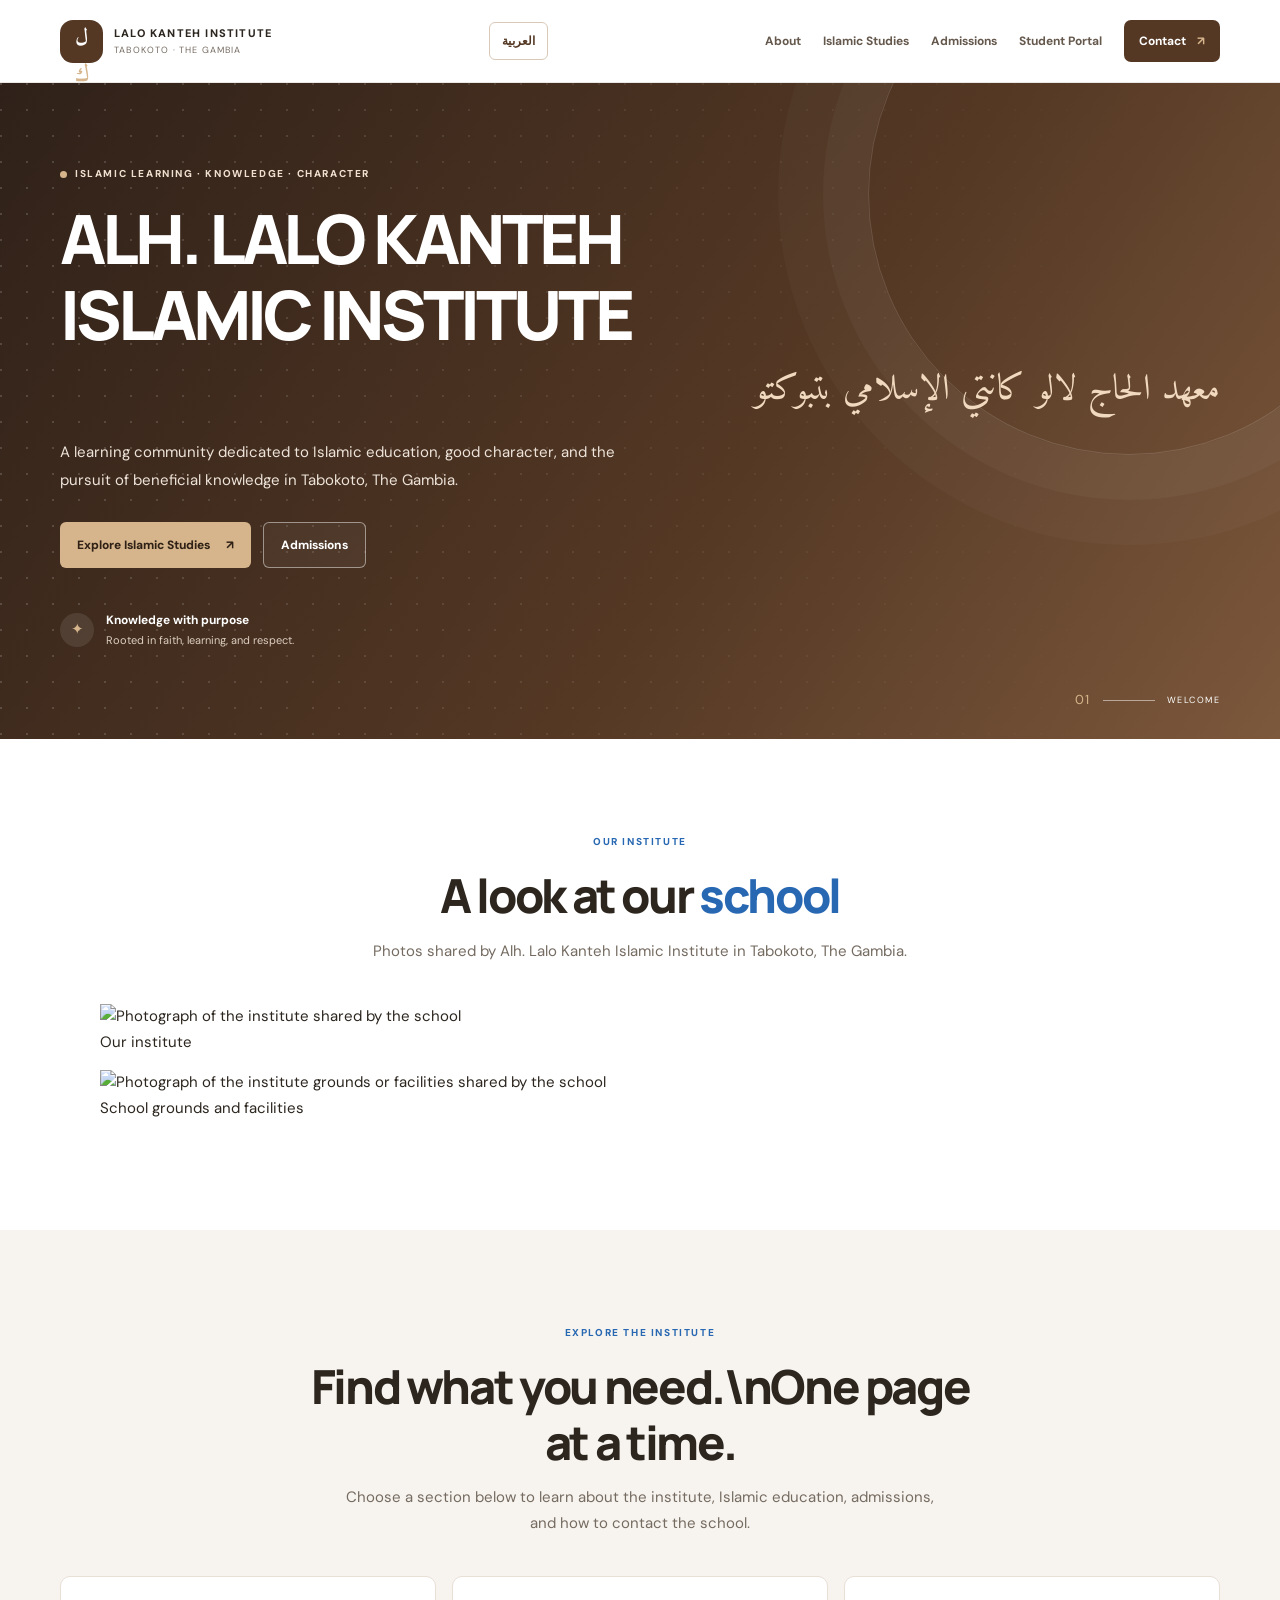
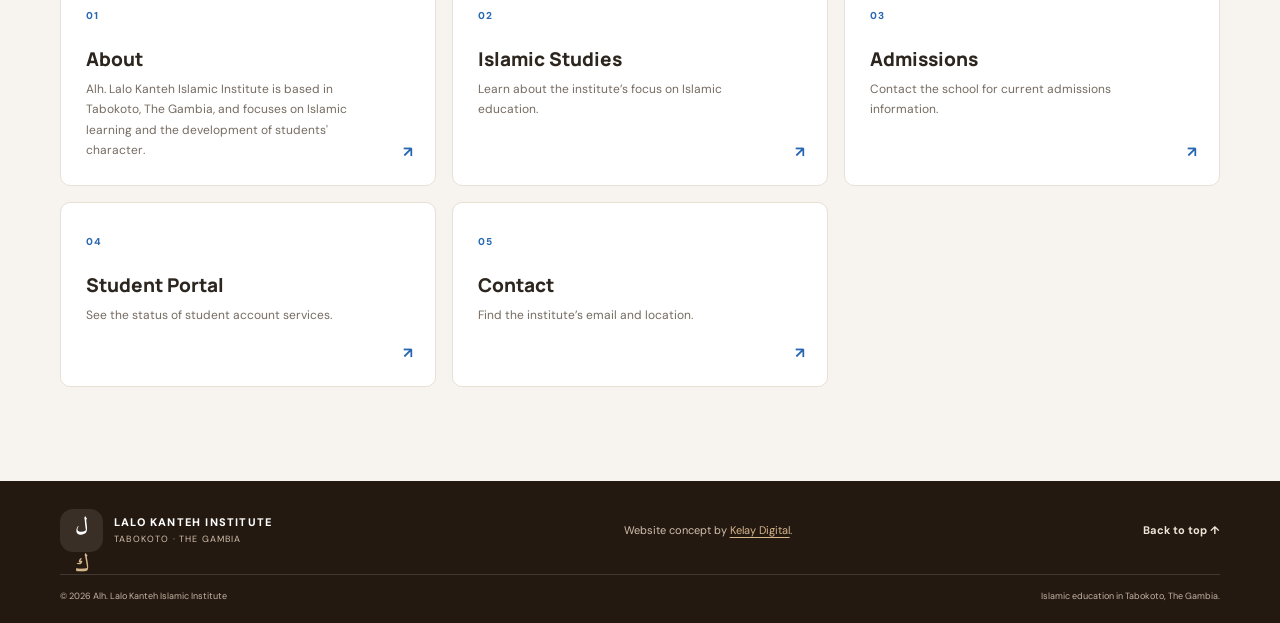
==== school-demo/index.html @ 7773abdf "Add school photo gallery to homepage" ====
<!doctype html><html lang="en" dir="ltr"><head><meta charset="utf-8"><meta name="viewport" content="width=device-width, initial-scale=1"><meta name="theme-color" content="#5a3d2b"><meta name="description" content="Alh. Lalo Kanteh Islamic Institute, Tabokoto, The Gambia."><title>Alh. Lalo Kanteh Islamic Institute | Tabokoto</title><link rel="preconnect" href="https://fonts.googleapis.com"><link rel="preconnect" href="https://fonts.gstatic.com" crossorigin><link href="https://fonts.googleapis.com/css2?family=Amiri:wght@400;700&family=DM+Sans:wght@400;500;600;700;800&family=Manrope:wght@400;500;600;700;800&display=swap" rel="stylesheet"><link rel="stylesheet" href="styles.css"><script src="script.js" defer></script></head><body id="top"><header class="site-header"><div class="container nav-wrap">
<a class="brand" href="index.html" aria-label="Institute home"><span class="brand-mark">ل<span>ك</span></span><span class="brand-copy"><strong data-i18n="shortName">LALO KANTEH INSTITUTE</strong><small data-i18n="locationShort">TABOKOTO · THE GAMBIA</small></span></a>
<div class="nav-tools"><button class="language-toggle" id="language-toggle" type="button" aria-label="Switch to Arabic">العربية</button><button class="menu-toggle" type="button" aria-expanded="false" aria-controls="primary-nav" aria-label="Open navigation"><span></span><span></span></button></div>
<nav class="primary-nav" id="primary-nav" aria-label="Main navigation"><a href="about.html" data-i18n="navAbout">About</a><a href="studies.html" data-i18n="navStudies">Islamic Studies</a><a href="admissions.html" data-i18n="navAdmissions">Admissions</a><a href="portal.html" data-i18n="navPortal">Student Portal</a><a class="nav-cta" href="contact.html"><span data-i18n="navContact">Contact</span> <span>↗</span></a></nav>
</div></header>
<main id="home"><section class="hero"><div class="hero-pattern"></div><div class="container hero-inner"><p class="eyebrow light-eyebrow"><span></span><span data-i18n="heroEyebrow">ISLAMIC LEARNING · KNOWLEDGE · CHARACTER</span></p><h1 data-i18n="heroTitle">ALH. LALO KANTEH<br>ISLAMIC INSTITUTE</h1><p class="arabic-hero" lang="ar" dir="rtl">معهد الحاج لالو كانتي الإسلامي بتبوكتو</p><p class="hero-lead" data-i18n="heroLead">A learning community dedicated to Islamic education and good character in Tabokoto, The Gambia.</p><div class="hero-actions"><a class="button button-sand" href="studies.html"><span data-i18n="exploreStudies">Explore Islamic Studies</span> <span>↗</span></a><a class="button button-glass" href="admissions.html" data-i18n="navAdmissions">Admissions</a></div><div class="hero-proof"><span class="proof-icon">✦</span><span><strong data-i18n="heroProof">Knowledge with purpose</strong><small data-i18n="heroProofSmall">Rooted in faith, learning, and respect.</small></span></div></div><div class="hero-index"><span>01</span><span class="index-line"></span><span data-i18n="welcome">WELCOME</span></div></section>
<section class="section school-gallery" aria-labelledby="school-gallery-title"><div class="container"><div class="section-heading centered"><p class="eyebrow">OUR INSTITUTE</p><h2 id="school-gallery-title">A look at our <span>school</span></h2><p>Photos shared by Alh. Lalo Kanteh Islamic Institute in Tabokoto, The Gambia.</p></div><div class="school-photo-grid"><figure class="school-photo"><img src="https://i.ibb.co/JWw7Xstz/IMG-20261027-WA0139.jpg" alt="Photograph of the institute shared by the school" loading="lazy" referrerpolicy="no-referrer"><figcaption>Our institute</figcaption></figure><figure class="school-photo"><img src="https://i.ibb.co/vCJ0SBKH/IMG-20260924-WA0131.jpg" alt="Photograph of the institute grounds or facilities shared by the school" loading="lazy" referrerpolicy="no-referrer"><figcaption>School grounds and facilities</figcaption></figure></div></div></section>
<section class="section home-pages"><div class="container"><div class="section-heading centered"><p class="eyebrow" data-i18n="homeExploreEyebrow">EXPLORE THE INSTITUTE</p><h2 data-i18n="homeExploreTitle">Find what you need.<br><span>One page at a time.</span></h2><p data-i18n="homeExploreText">Choose a section below to learn about the institute, Islamic education, admissions, and how to contact the school.</p></div><div class="home-card-grid">
<a class="home-card" href="about.html"><span>01</span><h3 data-i18n="navAbout">About</h3><p data-i18n="aboutLead">Learn about the institute in Tabokoto.</p><b>↗</b></a>
<a class="home-card" href="studies.html"><span>02</span><h3 data-i18n="navStudies">Islamic Studies</h3><p data-i18n="homeStudiesText">Learn about the institute's focus on Islamic education.</p><b>↗</b></a>
<a class="home-card" href="admissions.html"><span>03</span><h3 data-i18n="navAdmissions">Admissions</h3><p data-i18n="homeAdmissionsText">Contact the school for current admissions information.</p><b>↗</b></a>
<a class="home-card" href="portal.html"><span>04</span><h3 data-i18n="navPortal">Student Portal</h3><p data-i18n="homePortalText">See the status of student account services.</p><b>↗</b></a>
<a class="home-card" href="contact.html"><span>05</span><h3 data-i18n="navContact">Contact</h3><p data-i18n="homeContactText">Find the institute's email and location.</p><b>↗</b></a>
</div></div></section></main><footer class="site-footer"><div class="container footer-main"><a class="brand footer-brand" href="index.html"><span class="brand-mark">ل<span>ك</span></span><span class="brand-copy"><strong data-i18n="shortName">LALO KANTEH INSTITUTE</strong><small data-i18n="locationShort">TABOKOTO · THE GAMBIA</small></span></a><p><span data-i18n="websiteBy">Website by</span> <a href="https://kelay-digital.onrender.com/" target="_blank" rel="noopener">Kelay Digital</a>.</p><a class="back-top" href="#top" data-i18n="backTop">Back to top ↑</a></div><div class="container footer-bottom"><span>© <span id="year"></span> <span data-i18n="footerName">Alh. Lalo Kanteh Islamic Institute</span></span><span data-i18n="footerTagline">Islamic education in Tabokoto, The Gambia.</span></div></footer></body></html>
---- school-demo/styles.css ----
:root{--navy:#543824;--navy-deep:#2f2119;--blue:#2868b2;--blue-soft:#eaf2fb;--lime:#d6b58c;--ink:#2c261f;--muted:#756b61;--paper:#fff;--wash:#f7f4ef;--line:#e8dfd5;--heading:"Manrope",sans-serif;--body:"DM Sans",sans-serif}*{box-sizing:border-box}html{scroll-behavior:smooth;scroll-padding-top:90px}body{margin:0;color:var(--ink);background:var(--paper);font-family:var(--body);font-size:15px;line-height:1.7;-webkit-font-smoothing:antialiased}a{color:inherit;text-decoration:none}button,input,select,textarea{font:inherit}a:focus-visible,button:focus-visible,input:focus-visible,textarea:focus-visible{outline:3px solid #56a6f6;outline-offset:3px}.container{width:min(1160px,calc(100% - 48px));margin:0 auto}.section{padding:94px 0}.demo-banner{display:flex;align-items:center;justify-content:center;gap:9px;flex-wrap:wrap;background:#f0e5d7;color:#563c2a;text-align:center;padding:8px 14px;font-size:10px;letter-spacing:.08em;font-weight:800}.demo-dot,.eyebrow>span:first-child{width:7px;height:7px;border-radius:50%;background:#b68d65;display:inline-block}.banner-divider{opacity:.45}.site-header{position:sticky;top:0;z-index:20;background:rgba(255,255,255,.97);border-bottom:1px solid rgba(84,56,36,.12);backdrop-filter:blur(14px)}.nav-wrap{min-height:82px;display:flex;align-items:center;justify-content:space-between;gap:20px}.brand{display:flex;align-items:center;gap:11px;flex-shrink:0}.brand-mark{width:43px;height:43px;display:grid;place-items:center;background:var(--navy);color:#fff;border-radius:13px;font-family:"Amiri",serif;font-weight:800;font-size:22px}.brand-mark span{color:var(--lime)}.brand-copy{display:flex;flex-direction:column;line-height:1.2;letter-spacing:.08em}.brand-copy strong{font-size:11px;font-weight:800}.brand-copy small{font-size:9px;letter-spacing:.13em;color:var(--muted);margin-top:5px}.nav-tools{display:flex;align-items:center;gap:10px}.primary-nav{display:flex;align-items:center;gap:22px;font-size:12px;font-weight:700;color:#65584d}.primary-nav>a:not(.nav-cta):hover{color:var(--blue)}.nav-cta{background:var(--navy);color:white;padding:11px 15px;border-radius:7px}.nav-cta span+span{color:var(--lime);margin-left:8px}.language-toggle{background:#fff;border:1px solid #d9c8b7;color:var(--navy);border-radius:6px;padding:8px 12px;font-weight:800;font-size:12px;cursor:pointer}.menu-toggle{display:none;background:transparent;border:0;padding:10px}.menu-toggle span{display:block;width:24px;height:2px;background:var(--navy);margin:5px}.hero{position:relative;isolation:isolate;min-height:620px;display:flex;align-items:center;overflow:hidden;background:linear-gradient(125deg,#2f2119 0%,#543824 58%,#7c583c 100%);color:#fff}.hero-pattern{position:absolute;inset:0;z-index:-1;opacity:.16;background-image:radial-gradient(circle at 1px 1px,#fff 1px,transparent 0);background-size:26px 26px;mask-image:linear-gradient(90deg,#000,transparent 90%)}.hero:after{content:"";position:absolute;z-index:-1;right:-110px;top:-150px;width:520px;height:520px;border:1px solid #ffffff25;border-radius:50%;box-shadow:0 0 0 45px #ffffff08,0 0 0 90px #ffffff06}.hero-inner{padding-top:82px;padding-bottom:90px}.eyebrow{font-size:10px;letter-spacing:.16em;font-weight:800;color:var(--blue);margin:0 0 18px}.light-eyebrow{color:#f0e0cf}.hero .eyebrow>span:first-child{background:var(--lime);margin-right:8px;vertical-align:middle}.hero h1,.admissions h2{font-family:var(--heading);font-size:clamp(38px,5.5vw,68px);letter-spacing:-.06em;line-height:1.12;margin:0;max-width:800px;font-weight:800}.arabic-hero{font-family:"Amiri",serif;font-size:clamp(25px,3vw,36px);line-height:1.6;margin:10px 0;color:#f0d9be}.hero-lead{max-width:600px;color:#eee4da;font-size:15px;line-height:1.9;margin:18px 0 27px}.hero-actions{display:flex;gap:12px;flex-wrap:wrap}.button{min-height:46px;display:inline-flex;align-items:center;justify-content:center;gap:16px;padding:12px 17px;border:0;border-radius:6px;font-size:12px;font-weight:800;cursor:pointer;transition:transform .2s,background .2s}.button:hover{transform:translateY(-2px)}.button-sand{background:var(--lime);color:#302116}.button-glass{border:1px solid #ffffff77;color:white;background:#ffffff0c}.hero-proof{display:flex;align-items:center;gap:12px;margin-top:42px}.proof-icon{width:34px;height:34px;border-radius:50%;background:#ffffff18;display:grid;place-items:center;color:var(--lime)}.hero-proof strong,.hero-proof small{display:block}.hero-proof strong{font-size:12px}.hero-proof small{font-size:11px;color:#ddcfc1}.hero-index{position:absolute;right:max(24px,calc((100vw - 1160px)/2));bottom:28px;display:flex;align-items:center;gap:12px;color:#fff;font-size:9px;letter-spacing:.16em}.hero-index>span:first-child{color:var(--lime);font-size:13px}.index-line{width:52px;height:1px;background:#ffffff80}.welcome-grid{display:grid;grid-template-columns:1fr 1fr;gap:80px;align-items:center}.welcome-copy h2,.section-heading h2,.contact-grid h2,.portal-intro h2{font-family:var(--heading);font-size:clamp(32px,4vw,47px);line-height:1.18;letter-spacing:-.05em;margin:0 0 22px;font-weight:800}.welcome-copy h2 span,.section-heading h2 span,.portal-intro h2 span,.contact-grid h2 span{color:var(--blue)}.lead{font-size:15px;line-height:1.9;color:#51483f}.welcome-copy>p:not(.eyebrow){max-width:520px}.text-link{display:inline-flex;align-items:center;gap:18px;font-size:12px;font-weight:800;border-bottom:1px solid #cbb9a7;padding:0 0 8px;margin-top:16px}.text-link span:last-child{color:var(--blue);font-size:17px}.welcome-visual{position:relative;min-height:365px;display:grid;place-items:center;padding:30px}.welcome-visual:before{content:"";position:absolute;left:0;top:0;width:62%;height:70%;background:#f0e5d7;border-radius:5px;z-index:-1}.calligraphy-card{width:100%;min-height:300px;border-radius:7px;background:linear-gradient(135deg,#fffdf9,#f3e7d8);border:1px solid #e4d4c3;display:flex;flex-direction:column;align-items:center;justify-content:center;text-align:center;box-shadow:0 18px 50px #54382412;position:relative;overflow:hidden;color:var(--navy)}.calligraphy-card:before,.calligraphy-card:after{content:"";position:absolute;inset:15px;border:1px solid #b9987555;border-radius:3px}.calligraphy-card:after{inset:24px;border-style:dashed;opacity:.55}.calligraphy-card span{font:28px "Amiri",serif;color:#8a6241;position:relative;z-index:1}.calligraphy-card strong{font:700 clamp(32px,4vw,52px) "Amiri",serif;margin:10px 0;position:relative;z-index:1}.calligraphy-card small{font-size:9px;letter-spacing:.18em;color:#826d5a;position:relative;z-index:1}.calligraphy-card i{position:absolute;bottom:-22px;right:18px;font-size:100px;font-style:normal;color:#b9987524}.visual-note{position:absolute;left:0;bottom:0;display:flex;gap:12px;align-items:center;background:white;padding:15px 18px;box-shadow:0 12px 35px #54382418;border-radius:5px}.note-symbol{width:34px;height:34px;background:var(--lime);border-radius:50%;display:grid;place-items:center;color:var(--navy)}.visual-note strong,.visual-note small{display:block}.visual-note strong{font-size:12px}.visual-note small{font-size:10px;color:var(--muted);margin-top:3px}.visual-number{position:absolute;right:0;top:0;color:var(--navy);font-family:var(--heading);font-size:25px;font-weight:800}.visual-number span{font:800 9px var(--body);letter-spacing:.1em;margin-left:6px}.values-section{background:var(--wash)}.centered{text-align:center;max-width:700px;margin:0 auto 40px}.section-heading>p:last-child{color:var(--muted);max-width:600px;margin:0 auto}.section-heading h2{margin-bottom:15px}.value-grid{display:grid;grid-template-columns:repeat(3,1fr);gap:18px}.value-card{background:#fff;border:1px solid var(--line);padding:28px;border-radius:7px;min-height:220px}.value-card small{display:block;font-size:9px;letter-spacing:.13em;font-weight:800;color:var(--muted);margin:19px 0 8px}.value-card h3,.contact-card h3{font:800 18px var(--heading);letter-spacing:-.03em;margin:0 0 9px}.value-card p{font-size:12px;color:var(--muted);margin:0;line-height:1.85}.value-icon{display:grid;place-items:center;width:40px;height:40px;border-radius:11px;font:700 21px "Amiri",serif}.blue-icon{background:var(--blue-soft);color:var(--blue)}.sand-icon{background:var(--lime);color:var(--navy)}.peach-icon{background:#f4e5d9;color:#8b5637}.value-featured{background:var(--navy);color:#fff;border-color:var(--navy)}.value-featured small,.value-featured p{color:#e0d3c7}.demo-note{font-size:10px;color:#7b7066;margin:18px 0 0}.admissions{background:var(--navy);color:#fff;position:relative;overflow:hidden}.admissions:after{content:"علم";position:absolute;right:-15px;bottom:-95px;font:700 200px "Amiri",serif;color:#ffffff08;pointer-events:none}.admissions-wrap{display:grid;grid-template-columns:1fr .8fr;gap:85px;align-items:center;position:relative;z-index:1}.admissions h2{font-size:clamp(38px,5vw,57px)}.admissions-copy>p:not(.eyebrow){max-width:490px;color:#e0d3c7;margin:22px 0 27px}.admissions-steps{border-top:1px solid #ffffff38}.admissions-steps>div{display:flex;align-items:center;gap:18px;padding:18px 0;border-bottom:1px solid #ffffff38}.admissions-steps>div>span{font:800 12px var(--heading);color:var(--lime)}.admissions-steps p{margin:0}.admissions-steps strong,.admissions-steps small{display:block}.admissions-steps strong{font-size:12px}.admissions-steps small{font-size:11px;color:#e0d3c7;margin-top:4px}.light-note{color:#e0d3c7}.portal-section{background:#fff}.portal-grid{display:grid;grid-template-columns:.9fr 1fr;gap:75px;align-items:start}.portal-intro h2{font-size:clamp(34px,4vw,46px)}.portal-intro .lead{max-width:500px}.privacy-note{display:flex;gap:12px;align-items:flex-start;background:#f7f1e9;border:1px solid #e7d7c5;border-radius:7px;padding:16px;margin-top:25px}.privacy-note>span{font-size:20px}.privacy-note p{margin:0}.privacy-note strong,.privacy-note small{display:block}.privacy-note strong{font-size:12px}.privacy-note small{font-size:11px;color:#6d5d4e;line-height:1.7;margin-top:5px}.portal-form{background:#fff;border:1px solid var(--line);padding:28px;border-radius:9px;box-shadow:0 12px 40px #5438240c}.form-kicker{font-size:10px;font-weight:800;letter-spacing:.13em;color:var(--blue);margin:0 0 18px}.portal-form label{display:block;font-size:11px;font-weight:700;margin:13px 0 6px}.portal-form input{width:100%;border:1px solid #dcd2c7;border-radius:5px;background:#fff;padding:12px;color:var(--ink);font-size:12px}.form-two{display:grid;grid-template-columns:1fr 1fr;gap:13px}.button-brown{background:var(--navy);color:#fff}.button-brown span:last-child{color:var(--lime)}.portal-form .button{width:100%;margin-top:18px}.form-footnote,.form-status{font-size:10px;color:var(--muted);margin:12px 0 0;line-height:1.7}.form-status{color:#286344;font-weight:700}.contact{background:#f7f4ef}.contact-grid{display:grid;grid-template-columns:1fr .8fr;gap:75px;align-items:center}.contact-grid h2{font-size:clamp(33px,4vw,46px)}.contact-grid .lead{max-width:530px}.contact-details{display:flex;gap:12px;align-items:center;margin-top:28px}.contact-details>span{width:38px;height:38px;background:var(--lime);display:grid;place-items:center;border-radius:50%;color:var(--navy)}.contact-details p{margin:0}.contact-details strong,.contact-details small,.contact-details a{display:block}.contact-details strong{font-size:12px}.contact-details a{font-size:13px;color:var(--blue);font-weight:700;margin:3px 0}.contact-details small{font-size:11px;color:var(--muted);margin-top:3px}.contact-card{background:#fff;border:1px solid var(--line);border-radius:8px;padding:32px;text-align:center;box-shadow:0 12px 40px #5438240a}.contact-card-mark{display:grid;place-items:center;width:62px;height:62px;border-radius:18px;background:var(--navy);color:var(--lime);font:700 28px "Amiri",serif;margin:0 auto 18px}.arabic-name{font:700 22px/1.7 "Amiri",serif;color:var(--navy);margin:0 0 12px}.contact-card h3{font-size:13px;line-height:1.6}.contact-card>p:not(.arabic-name){font-size:12px;color:var(--muted)}.contact-card .button{margin-top:10px}.site-footer{background:#241911;color:#fff;padding:28px 0 18px}.footer-main,.footer-bottom{display:flex;align-items:center;justify-content:space-between;gap:20px}.footer-brand .brand-mark{background:#ffffff18}.footer-brand .brand-copy small{color:#d3c0ad}.footer-main>p{font-size:11px;color:#d3c0ad}.footer-main>p a{color:var(--lime);text-decoration:underline;text-underline-offset:3px}.back-top{font-size:11px;font-weight:700;color:#f0e5d7}.footer-bottom{border-top:1px solid #ffffff24;margin-top:22px;padding-top:14px;color:#c3b3a3;font-size:9px}.footer-bottom span:last-child{text-align:right}[dir="rtl"]{font-family:"Amiri",serif}[dir="rtl"] .nav-wrap{direction:rtl}[dir="rtl"] .brand-copy{letter-spacing:0}[dir="rtl"] .brand-copy strong{font-size:13px}[dir="rtl"] .primary-nav{font-size:14px}[dir="rtl"] .hero-inner,[dir="rtl"] .welcome-copy,[dir="rtl"] .section-heading,[dir="rtl"] .admissions-copy,[dir="rtl"] .portal-intro,[dir="rtl"] .contact-grid>div:first-child{text-align:right}[dir="rtl"] .hero .eyebrow>span:first-child{margin-left:8px;margin-right:0}[dir="rtl"] .hero-proof,[dir="rtl"] .visual-note,[dir="rtl"] .contact-details{flex-direction:row-reverse}[dir="rtl"] .welcome-visual{direction:ltr}[dir="rtl"] .admissions-steps>div{flex-direction:row-reverse}[dir="rtl"] .form-two{direction:rtl}[dir="rtl"] .portal-form{text-align:right}[dir="rtl"] .footer-main,[dir="rtl"] .footer-bottom{direction:rtl}[dir="rtl"] .footer-bottom span:last-child{text-align:left}@media(max-width:900px){.primary-nav{gap:13px}.welcome-grid,.portal-grid,.contact-grid{gap:42px}.admissions-wrap{gap:45px}.hero{min-height:580px}.welcome-visual{min-height:330px}.calligraphy-card{min-height:275px}}@media(max-width:680px){.container{width:min(100% - 36px,560px)}.section{padding:68px 0}.demo-banner{font-size:8px;letter-spacing:.04em}.nav-wrap{min-height:70px;flex-wrap:wrap}.brand-mark{width:39px;height:39px}.brand-copy strong{font-size:10px}.nav-tools{margin-left:auto}.menu-toggle{display:block}.primary-nav{display:none;position:absolute;top:70px;left:0;right:0;padding:12px 18px 20px;background:#fff;border-bottom:1px solid var(--line);box-shadow:0 18px 25px #54382410;flex-direction:column;align-items:stretch;gap:0}.primary-nav.is-open{display:flex}.primary-nav a{padding:12px 5px}.primary-nav .nav-cta{text-align:center;margin-top:8px;padding:12px}.hero{min-height:610px;align-items:end}.hero-inner{padding-top:65px;padding-bottom:78px}.hero h1{font-size:clamp(35px,9vw,52px);overflow-wrap:anywhere}.hero-lead{font-size:14px}.hero-proof{margin-top:30px}.hero-index{bottom:18px}.welcome-grid,.academics-grid,.admissions-wrap,.portal-grid,.contact-grid{grid-template-columns:1fr;gap:35px}.welcome-copy h2,.section-heading h2,.portal-intro h2,.contact-grid h2{font-size:35px}.welcome-visual{padding:20px 10px 30px;min-height:310px}.calligraphy-card{min-height:260px}.visual-note{padding:12px 14px;max-width:calc(100% - 15px)}.visual-number{font-size:20px}.value-grid{grid-template-columns:1fr;gap:13px}.value-card{min-height:unset;padding:24px}.value-card small{margin-top:15px}.centered{margin-bottom:28px}.admissions-wrap{gap:32px}.admissions h2{font-size:41px}.portal-form{padding:22px}.form-two{grid-template-columns:1fr;gap:0}.contact-card{padding:25px}.footer-main{flex-wrap:wrap;align-items:flex-start}.footer-main>p{order:3;flex-basis:100%;margin:0}.footer-bottom{align-items:flex-start;flex-direction:column;gap:5px}.footer-bottom span:last-child{text-align:left}[dir="rtl"] .footer-bottom span:last-child{text-align:right}}@media(prefers-reduced-motion:reduce){html{scroll-behavior:auto}*,*::before,*::after{transition:none!important;animation:none!important}}
.uniform-note{display:flex;align-items:center;gap:11px;max-width:430px;background:#f7f4ef;border:1px solid #e8dfd5;border-radius:6px;padding:12px 14px;margin-top:18px}.uniform-note p{margin:0;flex:1}.uniform-note strong,.uniform-note small{display:block}.uniform-note strong{font-size:11px}.uniform-note small{font-size:11px;color:#756b61;margin-top:2px}.uniform-shirt{width:26px;height:26px;display:grid;place-items:center;background:#fff;border:1px solid #d9d2ca;color:#e9e9e9;border-radius:5px;box-shadow:0 2px 4px #0000000a}.uniform-trouser{width:26px;height:26px;border-radius:5px;background:#795638;border:1px solid #62452e;display:block}
/* Multi-page school website */
.page-hero{padding:76px 0 72px;background:linear-gradient(125deg,#2f2119 0%,#543824 65%,#7c583c 100%);color:#fff}
.page-hero .eyebrow{color:#f0e0cf}
.page-hero h1{font:800 clamp(36px,5vw,58px)/1.15 var(--heading);letter-spacing:-.05em;max-width:850px;margin:0 0 18px}
.page-hero>div>p:last-child{max-width:700px;color:#eee4da;font-size:15px;line-height:1.9}
.home-pages{background:var(--wash)}
.home-card-grid{display:grid;grid-template-columns:repeat(3,minmax(0,1fr));gap:16px}
.home-card{position:relative;display:block;min-height:185px;background:#fff;border:1px solid var(--line);border-radius:10px;padding:25px;transition:transform .2s,box-shadow .2s}
.home-card:hover{transform:translateY(-3px);box-shadow:0 14px 34px #54382412}
.home-card>span{font-size:10px;letter-spacing:.12em;color:var(--blue);font-weight:800}
.home-card h3{font:800 19px var(--heading);margin:18px 0 7px}
.home-card p{font-size:12px;color:var(--muted);margin:0;max-width:280px}
.home-card b{position:absolute;right:22px;bottom:20px;color:var(--blue)}
.page-content-grid,.admissions-page-grid{display:grid;grid-template-columns:1fr 1fr;gap:60px;align-items:center}
.page-content-grid h2,.admissions-page-grid h2{font:800 clamp(32px,4vw,46px)/1.2 var(--heading);letter-spacing:-.05em;margin:0 0 20px}
.page-content-grid h2 span{color:var(--blue)}
.page-content-grid .calligraphy-card{min-height:320px}
.admissions-page-grid{align-items:start}
.admissions-page-grid .admissions-steps{border-top:1px solid var(--line)}
.admissions-page-grid .admissions-steps>div{border-bottom:1px solid var(--line)}
.admissions-page-grid .admissions-steps small{color:var(--muted)}
.admissions-page-grid .admissions-steps strong{color:var(--ink)}
@media(max-width:680px){.page-hero{padding:54px 0}.home-card-grid{grid-template-columns:1fr}.home-card{min-height:145px}.page-content-grid,.admissions-page-grid{grid-template-columns:1fr;gap:35px}.page-content-grid .calligraphy-card{min-height:260px}}
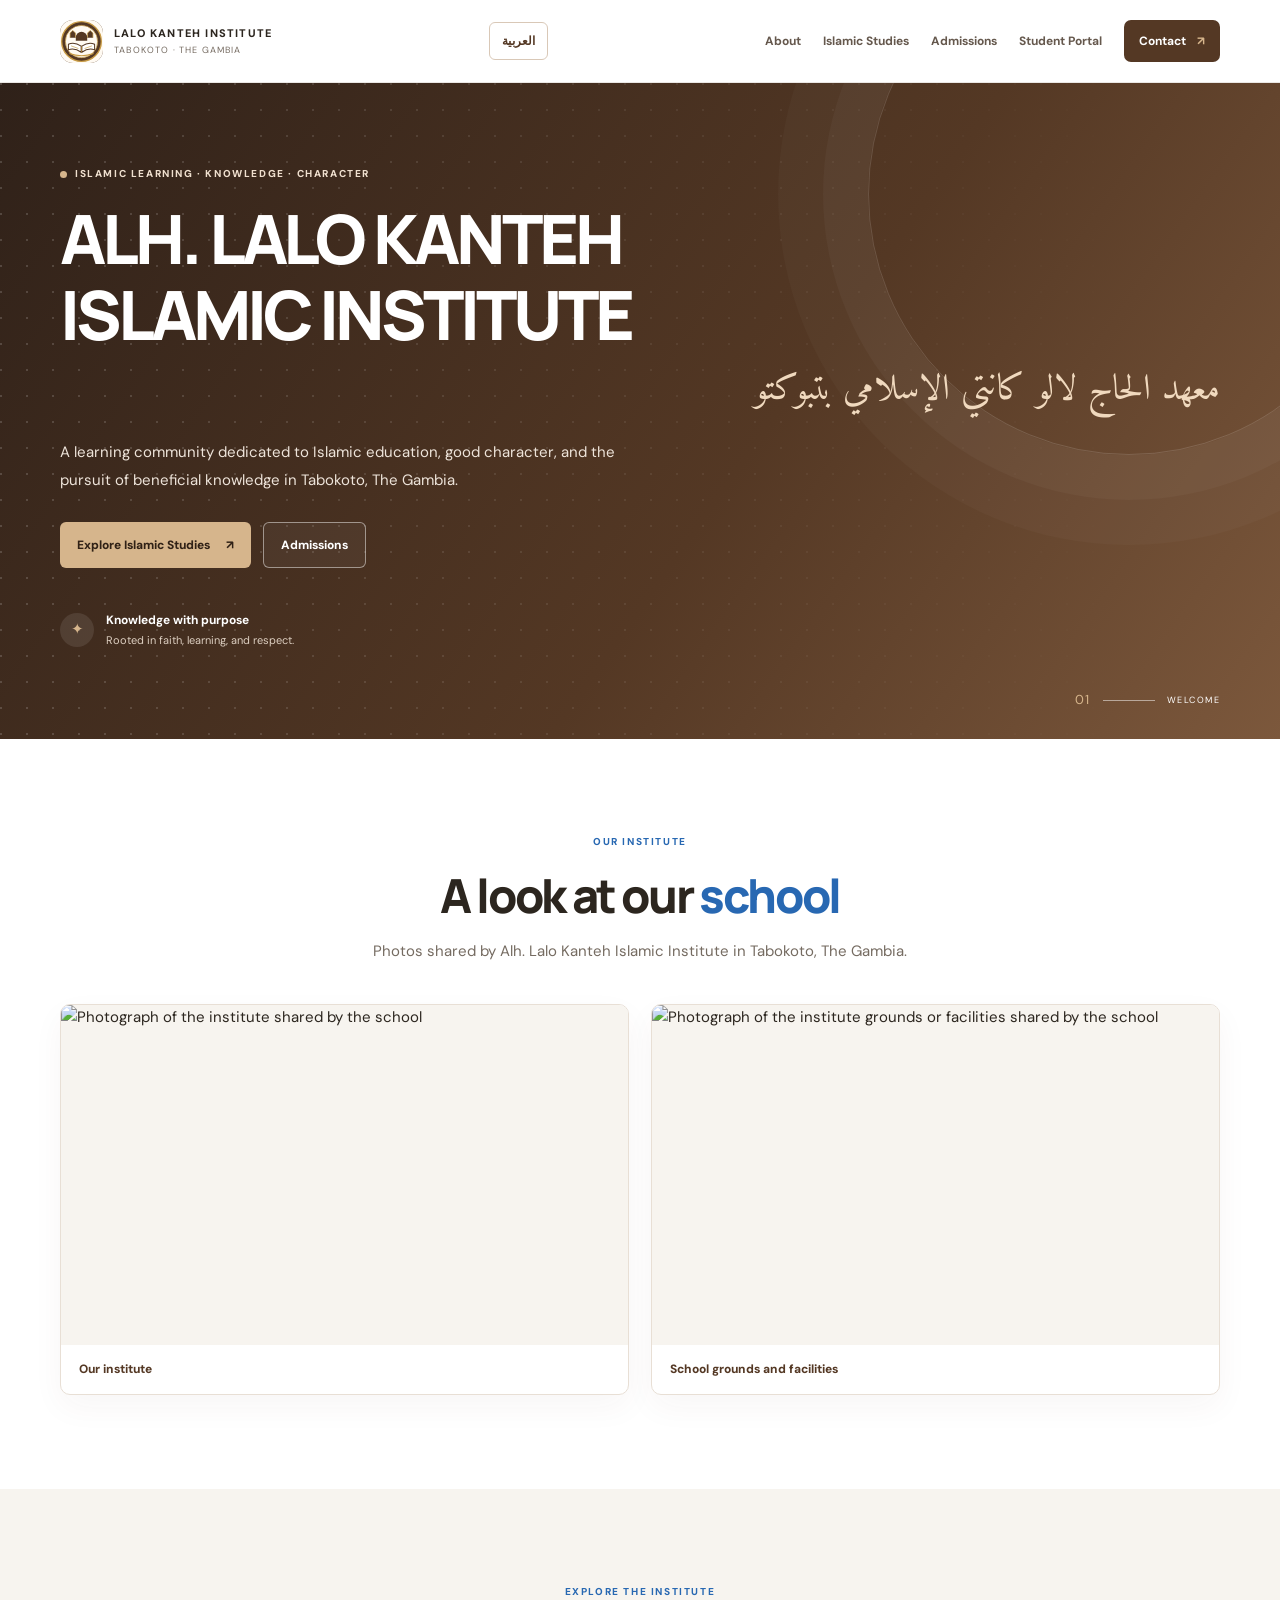
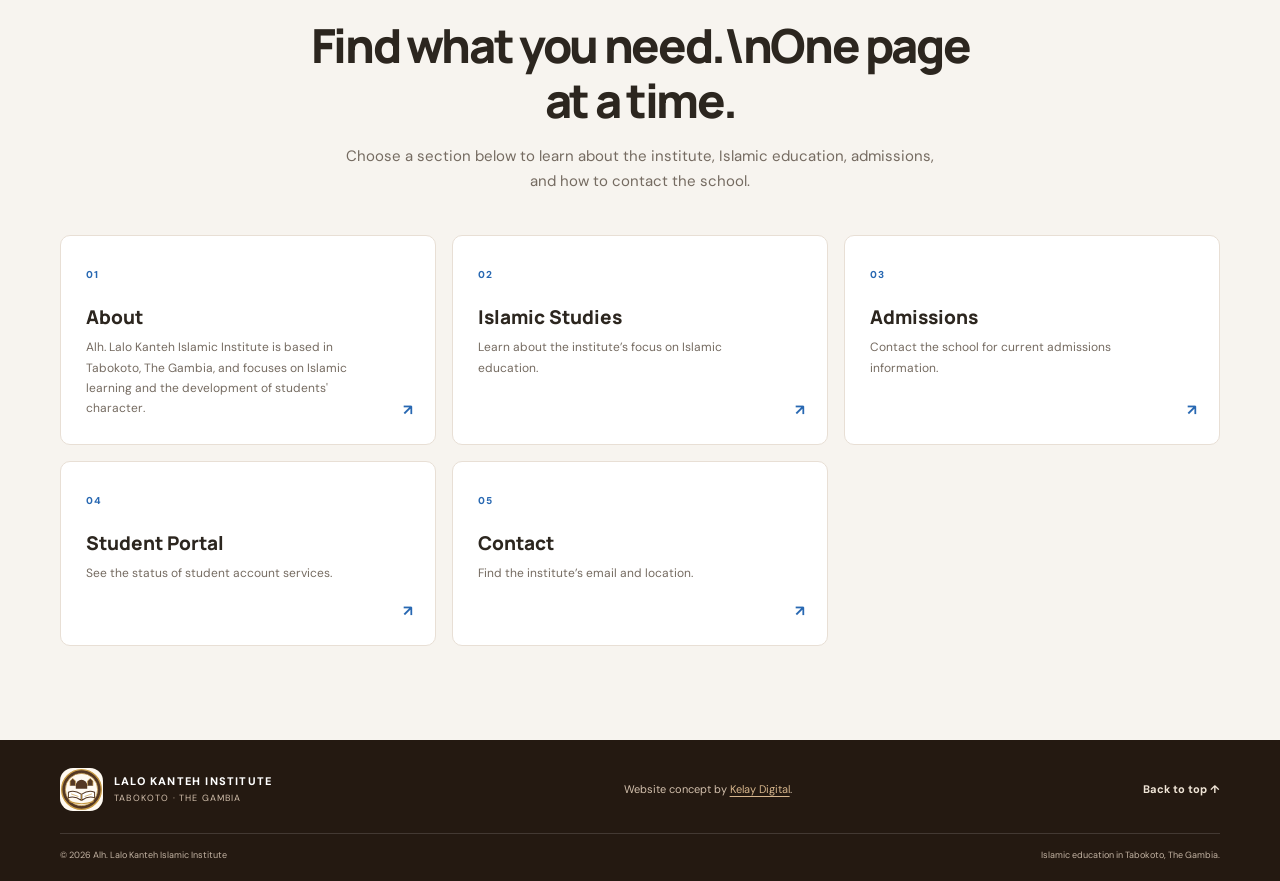
==== commit 3d195da2: "Use school badge as website logo and favicon" ====
--- a/school-demo/index.html
+++ b/school-demo/index.html
@@ -1,5 +1,5 @@
-<!doctype html><html lang="en" dir="ltr"><head><meta charset="utf-8"><meta name="viewport" content="width=device-width, initial-scale=1"><meta name="theme-color" content="#5a3d2b"><meta name="description" content="Alh. Lalo Kanteh Islamic Institute, Tabokoto, The Gambia."><title>Alh. Lalo Kanteh Islamic Institute | Tabokoto</title><link rel="preconnect" href="https://fonts.googleapis.com"><link rel="preconnect" href="https://fonts.gstatic.com" crossorigin><link href="https://fonts.googleapis.com/css2?family=Amiri:wght@400;700&family=DM+Sans:wght@400;500;600;700;800&family=Manrope:wght@400;500;600;700;800&display=swap" rel="stylesheet"><link rel="stylesheet" href="styles.css"><script src="script.js" defer></script></head><body id="top"><header class="site-header"><div class="container nav-wrap">
-<a class="brand" href="index.html" aria-label="Institute home"><span class="brand-mark">ل<span>ك</span></span><span class="brand-copy"><strong data-i18n="shortName">LALO KANTEH INSTITUTE</strong><small data-i18n="locationShort">TABOKOTO · THE GAMBIA</small></span></a>
+<!doctype html><html lang="en" dir="ltr"><head><meta charset="utf-8"><meta name="viewport" content="width=device-width, initial-scale=1"><meta name="theme-color" content="#5a3d2b"><meta name="description" content="Alh. Lalo Kanteh Islamic Institute, Tabokoto, The Gambia."><title>Alh. Lalo Kanteh Islamic Institute | Tabokoto</title><link rel="preconnect" href="https://fonts.googleapis.com"><link rel="preconnect" href="https://fonts.gstatic.com" crossorigin><link href="https://fonts.googleapis.com/css2?family=Amiri:wght@400;700&family=DM+Sans:wght@400;500;600;700;800&family=Manrope:wght@400;500;600;700;800&display=swap" rel="stylesheet"><link rel="icon" type="image/svg+xml" href="school-badge.svg"><link rel="stylesheet" href="styles.css"><script src="script.js" defer></script></head><body id="top"><header class="site-header"><div class="container nav-wrap">
+<a class="brand" href="index.html" aria-label="Institute home"><img class="brand-mark" src="school-badge.svg" alt="School badge"><span class="brand-copy"><strong data-i18n="shortName">LALO KANTEH INSTITUTE</strong><small data-i18n="locationShort">TABOKOTO · THE GAMBIA</small></span></a>
 <div class="nav-tools"><button class="language-toggle" id="language-toggle" type="button" aria-label="Switch to Arabic">العربية</button><button class="menu-toggle" type="button" aria-expanded="false" aria-controls="primary-nav" aria-label="Open navigation"><span></span><span></span></button></div>
 <nav class="primary-nav" id="primary-nav" aria-label="Main navigation"><a href="about.html" data-i18n="navAbout">About</a><a href="studies.html" data-i18n="navStudies">Islamic Studies</a><a href="admissions.html" data-i18n="navAdmissions">Admissions</a><a href="portal.html" data-i18n="navPortal">Student Portal</a><a class="nav-cta" href="contact.html"><span data-i18n="navContact">Contact</span> <span>↗</span></a></nav>
 </div></header>
@@ -11,4 +11,4 @@
 <a class="home-card" href="admissions.html"><span>03</span><h3 data-i18n="navAdmissions">Admissions</h3><p data-i18n="homeAdmissionsText">Contact the school for current admissions information.</p><b>↗</b></a>
 <a class="home-card" href="portal.html"><span>04</span><h3 data-i18n="navPortal">Student Portal</h3><p data-i18n="homePortalText">See the status of student account services.</p><b>↗</b></a>
 <a class="home-card" href="contact.html"><span>05</span><h3 data-i18n="navContact">Contact</h3><p data-i18n="homeContactText">Find the institute's email and location.</p><b>↗</b></a>
-</div></div></section></main><footer class="site-footer"><div class="container footer-main"><a class="brand footer-brand" href="index.html"><span class="brand-mark">ل<span>ك</span></span><span class="brand-copy"><strong data-i18n="shortName">LALO KANTEH INSTITUTE</strong><small data-i18n="locationShort">TABOKOTO · THE GAMBIA</small></span></a><p><span data-i18n="websiteBy">Website by</span> <a href="https://kelay-digital.onrender.com/" target="_blank" rel="noopener">Kelay Digital</a>.</p><a class="back-top" href="#top" data-i18n="backTop">Back to top ↑</a></div><div class="container footer-bottom"><span>© <span id="year"></span> <span data-i18n="footerName">Alh. Lalo Kanteh Islamic Institute</span></span><span data-i18n="footerTagline">Islamic education in Tabokoto, The Gambia.</span></div></footer></body></html>+</div></div></section></main><footer class="site-footer"><div class="container footer-main"><a class="brand footer-brand" href="index.html"><img class="brand-mark" src="school-badge.svg" alt="School badge"><span class="brand-copy"><strong data-i18n="shortName">LALO KANTEH INSTITUTE</strong><small data-i18n="locationShort">TABOKOTO · THE GAMBIA</small></span></a><p><span data-i18n="websiteBy">Website by</span> <a href="https://kelay-digital.onrender.com/" target="_blank" rel="noopener">Kelay Digital</a>.</p><a class="back-top" href="#top" data-i18n="backTop">Back to top ↑</a></div><div class="container footer-bottom"><span>© <span id="year"></span> <span data-i18n="footerName">Alh. Lalo Kanteh Islamic Institute</span></span><span data-i18n="footerTagline">Islamic education in Tabokoto, The Gambia.</span></div></footer></body></html>
--- a/school-demo/styles.css
+++ b/school-demo/styles.css
@@ -23,3 +23,11 @@
 .admissions-page-grid .admissions-steps small{color:var(--muted)}
 .admissions-page-grid .admissions-steps strong{color:var(--ink)}
 @media(max-width:680px){.page-hero{padding:54px 0}.home-card-grid{grid-template-columns:1fr}.home-card{min-height:145px}.page-content-grid,.admissions-page-grid{grid-template-columns:1fr;gap:35px}.page-content-grid .calligraphy-card{min-height:260px}}
+
+/* School photographs */
+.school-gallery{background:#fff}
+.school-photo-grid{display:grid;grid-template-columns:repeat(2,minmax(0,1fr));gap:22px}
+.school-photo{margin:0;background:#fff;border:1px solid var(--line);border-radius:10px;overflow:hidden;box-shadow:0 12px 32px #5438240b}
+.school-photo img{display:block;width:100%;height:340px;object-fit:cover;background:var(--wash)}
+.school-photo figcaption{padding:14px 18px;font-size:12px;font-weight:800;color:var(--navy)}
+@media(max-width:680px){.school-photo-grid{grid-template-columns:1fr}.school-photo img{height:260px}}
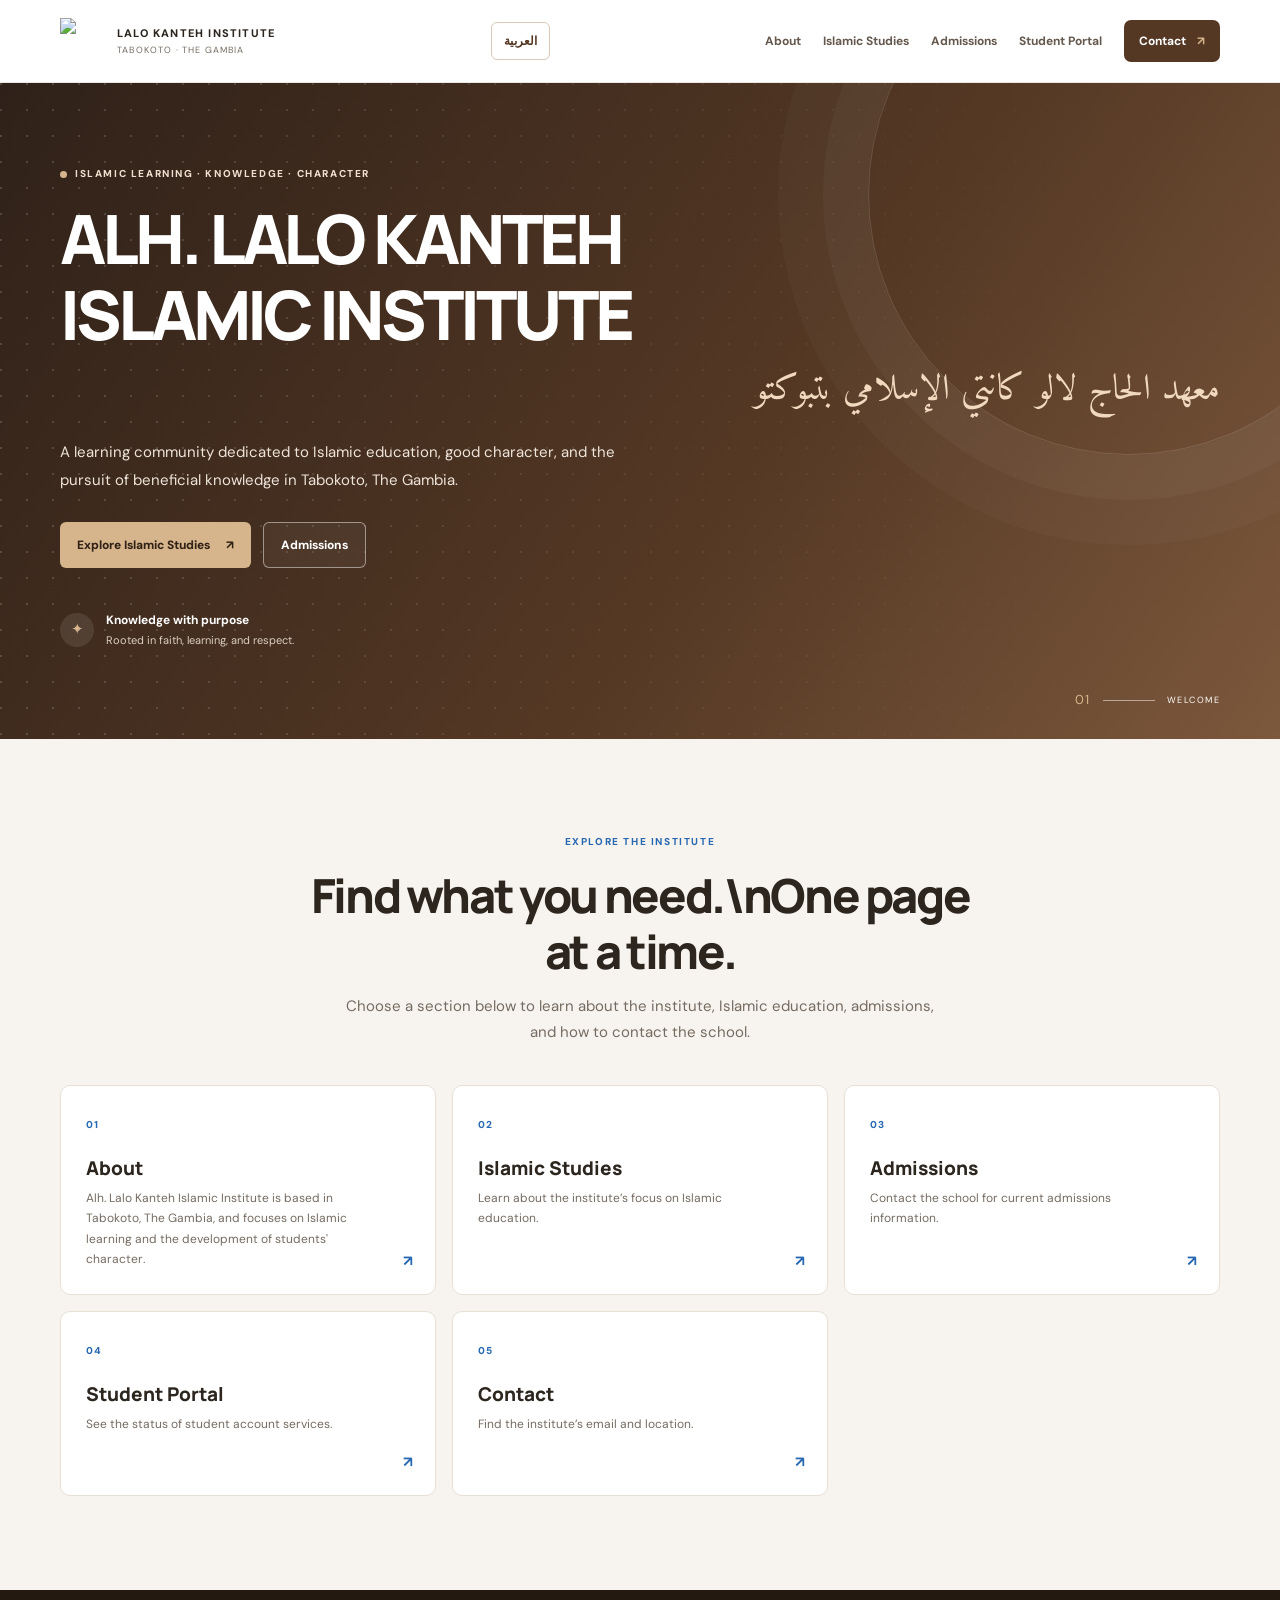
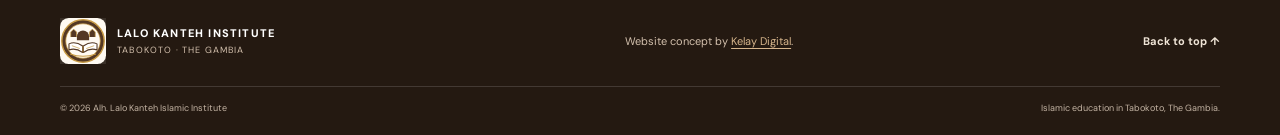
==== commit 4cabdbd8: "Use school bus photo as logo and remove school grounds photo" ====
--- a/school-demo/index.html
+++ b/school-demo/index.html
@@ -1,10 +1,10 @@
-<!doctype html><html lang="en" dir="ltr"><head><meta charset="utf-8"><meta name="viewport" content="width=device-width, initial-scale=1"><meta name="theme-color" content="#5a3d2b"><meta name="description" content="Alh. Lalo Kanteh Islamic Institute, Tabokoto, The Gambia."><title>Alh. Lalo Kanteh Islamic Institute | Tabokoto</title><link rel="preconnect" href="https://fonts.googleapis.com"><link rel="preconnect" href="https://fonts.gstatic.com" crossorigin><link href="https://fonts.googleapis.com/css2?family=Amiri:wght@400;700&family=DM+Sans:wght@400;500;600;700;800&family=Manrope:wght@400;500;600;700;800&display=swap" rel="stylesheet"><link rel="icon" type="image/svg+xml" href="school-badge.svg"><link rel="stylesheet" href="styles.css"><script src="script.js" defer></script></head><body id="top"><header class="site-header"><div class="container nav-wrap">
-<a class="brand" href="index.html" aria-label="Institute home"><img class="brand-mark" src="school-badge.svg" alt="School badge"><span class="brand-copy"><strong data-i18n="shortName">LALO KANTEH INSTITUTE</strong><small data-i18n="locationShort">TABOKOTO · THE GAMBIA</small></span></a>
+<!doctype html><html lang="en" dir="ltr"><head><meta charset="utf-8"><meta name="viewport" content="width=device-width, initial-scale=1"><meta name="theme-color" content="#5a3d2b"><meta name="description" content="Alh. Lalo Kanteh Islamic Institute, Tabokoto, The Gambia."><title>Alh. Lalo Kanteh Islamic Institute | Tabokoto</title><link rel="preconnect" href="https://fonts.googleapis.com"><link rel="preconnect" href="https://fonts.gstatic.com" crossorigin><link href="https://fonts.googleapis.com/css2?family=Amiri:wght@400;700&family=DM+Sans:wght@400;500;600;700;800&family=Manrope:wght@400;500;600;700;800&display=swap" rel="stylesheet"><link rel="icon" type="image/jpeg" href="https://i.ibb.co/JWw7Xstz/IMG-20261027-WA0139.jpg"><link rel="stylesheet" href="styles.css"><script src="script.js" defer></script></head><body id="top"><header class="site-header"><div class="container nav-wrap">
+<a class="brand" href="index.html" aria-label="Institute home"><img class="brand-mark" src="https://i.ibb.co/JWw7Xstz/IMG-20261027-WA0139.jpg" alt="School bus"><span class="brand-copy"><strong data-i18n="shortName">LALO KANTEH INSTITUTE</strong><small data-i18n="locationShort">TABOKOTO · THE GAMBIA</small></span></a>
 <div class="nav-tools"><button class="language-toggle" id="language-toggle" type="button" aria-label="Switch to Arabic">العربية</button><button class="menu-toggle" type="button" aria-expanded="false" aria-controls="primary-nav" aria-label="Open navigation"><span></span><span></span></button></div>
 <nav class="primary-nav" id="primary-nav" aria-label="Main navigation"><a href="about.html" data-i18n="navAbout">About</a><a href="studies.html" data-i18n="navStudies">Islamic Studies</a><a href="admissions.html" data-i18n="navAdmissions">Admissions</a><a href="portal.html" data-i18n="navPortal">Student Portal</a><a class="nav-cta" href="contact.html"><span data-i18n="navContact">Contact</span> <span>↗</span></a></nav>
 </div></header>
 <main id="home"><section class="hero"><div class="hero-pattern"></div><div class="container hero-inner"><p class="eyebrow light-eyebrow"><span></span><span data-i18n="heroEyebrow">ISLAMIC LEARNING · KNOWLEDGE · CHARACTER</span></p><h1 data-i18n="heroTitle">ALH. LALO KANTEH<br>ISLAMIC INSTITUTE</h1><p class="arabic-hero" lang="ar" dir="rtl">معهد الحاج لالو كانتي الإسلامي بتبوكتو</p><p class="hero-lead" data-i18n="heroLead">A learning community dedicated to Islamic education and good character in Tabokoto, The Gambia.</p><div class="hero-actions"><a class="button button-sand" href="studies.html"><span data-i18n="exploreStudies">Explore Islamic Studies</span> <span>↗</span></a><a class="button button-glass" href="admissions.html" data-i18n="navAdmissions">Admissions</a></div><div class="hero-proof"><span class="proof-icon">✦</span><span><strong data-i18n="heroProof">Knowledge with purpose</strong><small data-i18n="heroProofSmall">Rooted in faith, learning, and respect.</small></span></div></div><div class="hero-index"><span>01</span><span class="index-line"></span><span data-i18n="welcome">WELCOME</span></div></section>
-<section class="section school-gallery" aria-labelledby="school-gallery-title"><div class="container"><div class="section-heading centered"><p class="eyebrow">OUR INSTITUTE</p><h2 id="school-gallery-title">A look at our <span>school</span></h2><p>Photos shared by Alh. Lalo Kanteh Islamic Institute in Tabokoto, The Gambia.</p></div><div class="school-photo-grid"><figure class="school-photo"><img src="https://i.ibb.co/JWw7Xstz/IMG-20261027-WA0139.jpg" alt="Photograph of the institute shared by the school" loading="lazy" referrerpolicy="no-referrer"><figcaption>Our institute</figcaption></figure><figure class="school-photo"><img src="https://i.ibb.co/vCJ0SBKH/IMG-20260924-WA0131.jpg" alt="Photograph of the institute grounds or facilities shared by the school" loading="lazy" referrerpolicy="no-referrer"><figcaption>School grounds and facilities</figcaption></figure></div></div></section>
+
 <section class="section home-pages"><div class="container"><div class="section-heading centered"><p class="eyebrow" data-i18n="homeExploreEyebrow">EXPLORE THE INSTITUTE</p><h2 data-i18n="homeExploreTitle">Find what you need.<br><span>One page at a time.</span></h2><p data-i18n="homeExploreText">Choose a section below to learn about the institute, Islamic education, admissions, and how to contact the school.</p></div><div class="home-card-grid">
 <a class="home-card" href="about.html"><span>01</span><h3 data-i18n="navAbout">About</h3><p data-i18n="aboutLead">Learn about the institute in Tabokoto.</p><b>↗</b></a>
 <a class="home-card" href="studies.html"><span>02</span><h3 data-i18n="navStudies">Islamic Studies</h3><p data-i18n="homeStudiesText">Learn about the institute's focus on Islamic education.</p><b>↗</b></a>
--- a/school-demo/styles.css
+++ b/school-demo/styles.css
@@ -31,3 +31,6 @@
 .school-photo img{display:block;width:100%;height:340px;object-fit:cover;background:var(--wash)}
 .school-photo figcaption{padding:14px 18px;font-size:12px;font-weight:800;color:var(--navy)}
 @media(max-width:680px){.school-photo-grid{grid-template-columns:1fr}.school-photo img{height:260px}}
+
+/* School badge logo */
+img.brand-mark{display:block;object-fit:contain;background:transparent;border-radius:0;width:46px;height:46px;padding:0;}
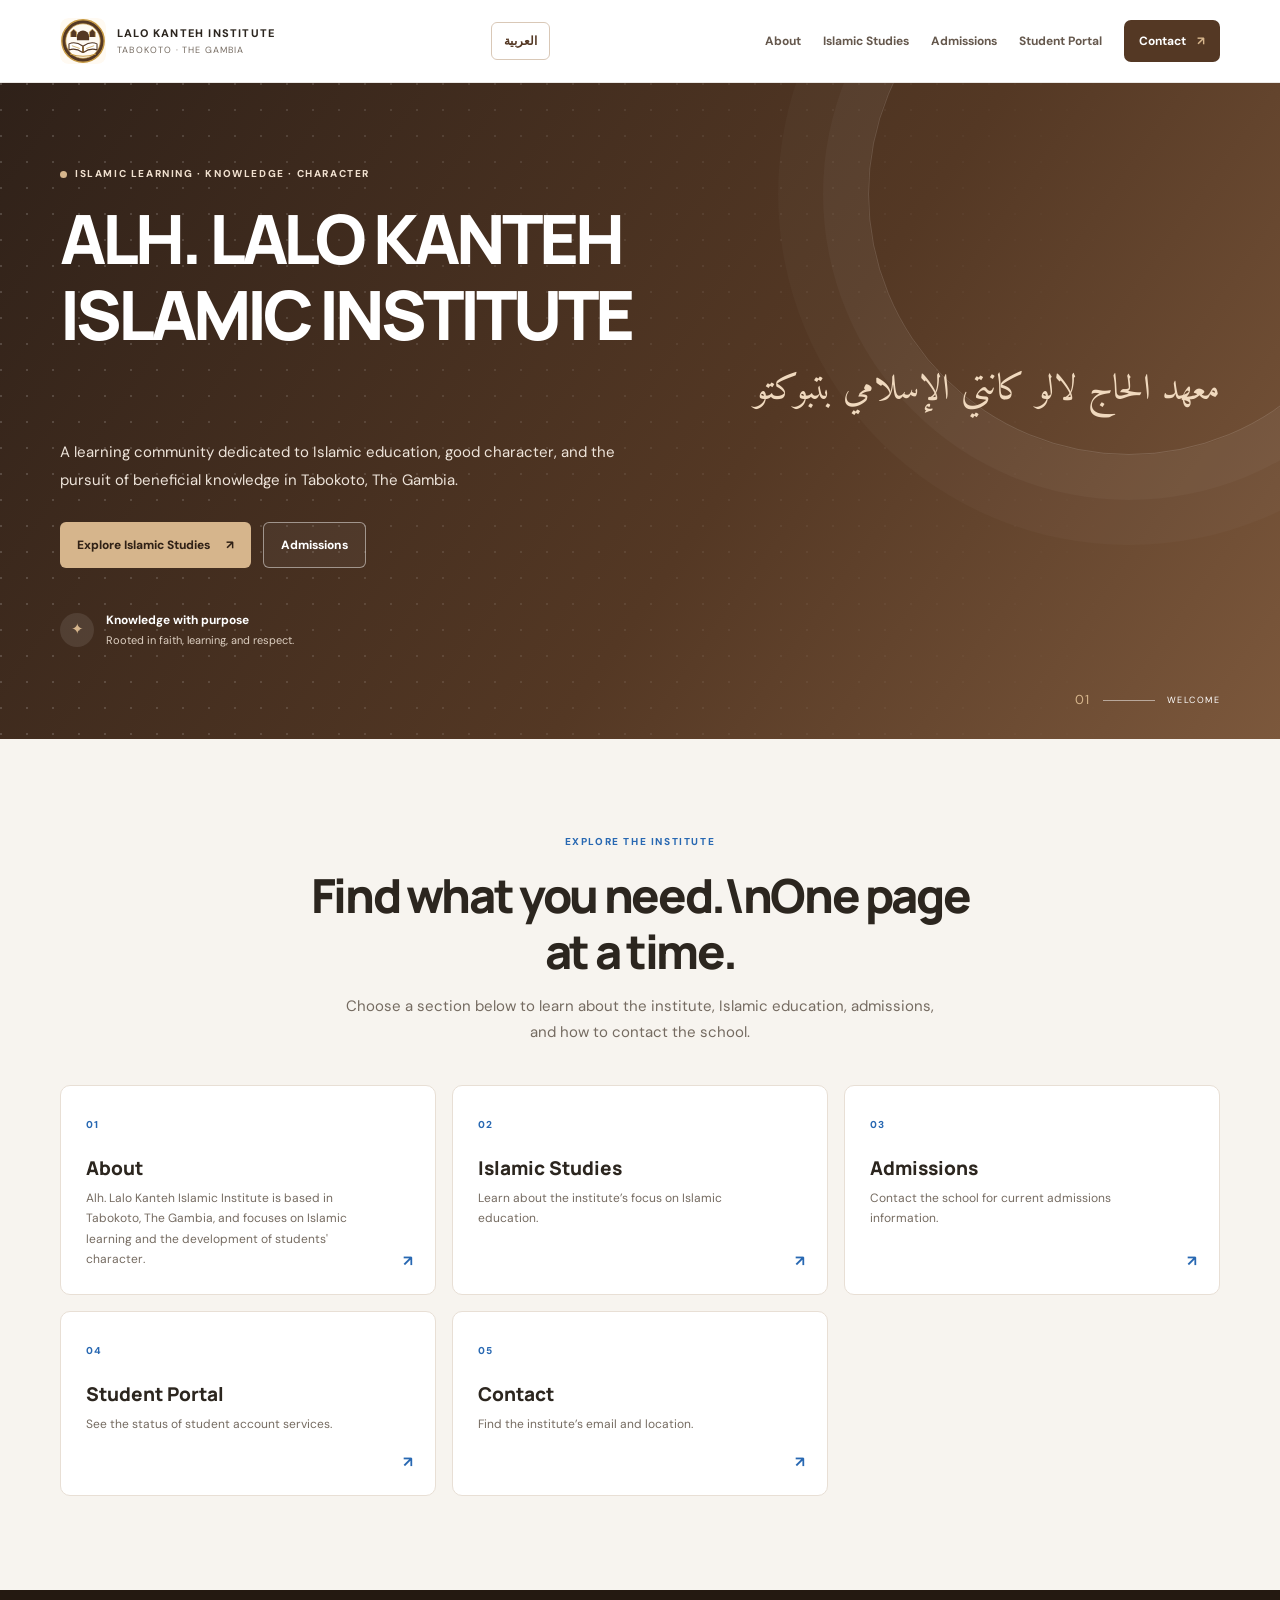
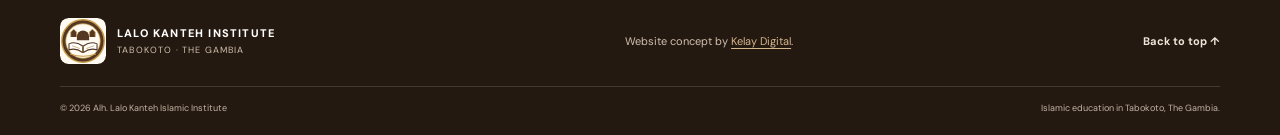
==== commit 7ad3fe93: "Use school badge throughout site and remove school ground photo references" ====
--- a/school-demo/index.html
+++ b/school-demo/index.html
@@ -1,5 +1,5 @@
-<!doctype html><html lang="en" dir="ltr"><head><meta charset="utf-8"><meta name="viewport" content="width=device-width, initial-scale=1"><meta name="theme-color" content="#5a3d2b"><meta name="description" content="Alh. Lalo Kanteh Islamic Institute, Tabokoto, The Gambia."><title>Alh. Lalo Kanteh Islamic Institute | Tabokoto</title><link rel="preconnect" href="https://fonts.googleapis.com"><link rel="preconnect" href="https://fonts.gstatic.com" crossorigin><link href="https://fonts.googleapis.com/css2?family=Amiri:wght@400;700&family=DM+Sans:wght@400;500;600;700;800&family=Manrope:wght@400;500;600;700;800&display=swap" rel="stylesheet"><link rel="icon" type="image/jpeg" href="https://i.ibb.co/JWw7Xstz/IMG-20261027-WA0139.jpg"><link rel="stylesheet" href="styles.css"><script src="script.js" defer></script></head><body id="top"><header class="site-header"><div class="container nav-wrap">
-<a class="brand" href="index.html" aria-label="Institute home"><img class="brand-mark" src="https://i.ibb.co/JWw7Xstz/IMG-20261027-WA0139.jpg" alt="School bus"><span class="brand-copy"><strong data-i18n="shortName">LALO KANTEH INSTITUTE</strong><small data-i18n="locationShort">TABOKOTO · THE GAMBIA</small></span></a>
+<!doctype html><html lang="en" dir="ltr"><head><meta charset="utf-8"><meta name="viewport" content="width=device-width, initial-scale=1"><meta name="theme-color" content="#5a3d2b"><meta name="description" content="Alh. Lalo Kanteh Islamic Institute, Tabokoto, The Gambia."><title>Alh. Lalo Kanteh Islamic Institute | Tabokoto</title><link rel="preconnect" href="https://fonts.googleapis.com"><link rel="preconnect" href="https://fonts.gstatic.com" crossorigin><link href="https://fonts.googleapis.com/css2?family=Amiri:wght@400;700&family=DM+Sans:wght@400;500;600;700;800&family=Manrope:wght@400;500;600;700;800&display=swap" rel="stylesheet"><link rel="icon" type="image/svg+xml" href="school-badge.svg"><link rel="stylesheet" href="styles.css"><script src="script.js" defer></script></head><body id="top"><header class="site-header"><div class="container nav-wrap">
+<a class="brand" href="index.html" aria-label="Institute home"><img class="brand-mark" src="school-badge.svg" alt="School badge"><span class="brand-copy"><strong data-i18n="shortName">LALO KANTEH INSTITUTE</strong><small data-i18n="locationShort">TABOKOTO · THE GAMBIA</small></span></a>
 <div class="nav-tools"><button class="language-toggle" id="language-toggle" type="button" aria-label="Switch to Arabic">العربية</button><button class="menu-toggle" type="button" aria-expanded="false" aria-controls="primary-nav" aria-label="Open navigation"><span></span><span></span></button></div>
 <nav class="primary-nav" id="primary-nav" aria-label="Main navigation"><a href="about.html" data-i18n="navAbout">About</a><a href="studies.html" data-i18n="navStudies">Islamic Studies</a><a href="admissions.html" data-i18n="navAdmissions">Admissions</a><a href="portal.html" data-i18n="navPortal">Student Portal</a><a class="nav-cta" href="contact.html"><span data-i18n="navContact">Contact</span> <span>↗</span></a></nav>
 </div></header>
--- a/school-demo/styles.css
+++ b/school-demo/styles.css
@@ -24,13 +24,6 @@
 .admissions-page-grid .admissions-steps strong{color:var(--ink)}
 @media(max-width:680px){.page-hero{padding:54px 0}.home-card-grid{grid-template-columns:1fr}.home-card{min-height:145px}.page-content-grid,.admissions-page-grid{grid-template-columns:1fr;gap:35px}.page-content-grid .calligraphy-card{min-height:260px}}
 
-/* School photographs */
-.school-gallery{background:#fff}
-.school-photo-grid{display:grid;grid-template-columns:repeat(2,minmax(0,1fr));gap:22px}
-.school-photo{margin:0;background:#fff;border:1px solid var(--line);border-radius:10px;overflow:hidden;box-shadow:0 12px 32px #5438240b}
-.school-photo img{display:block;width:100%;height:340px;object-fit:cover;background:var(--wash)}
-.school-photo figcaption{padding:14px 18px;font-size:12px;font-weight:800;color:var(--navy)}
-@media(max-width:680px){.school-photo-grid{grid-template-columns:1fr}.school-photo img{height:260px}}
-
-/* School badge logo */
-img.brand-mark{display:block;object-fit:contain;background:transparent;border-radius:0;width:46px;height:46px;padding:0;}
+/* School bus photo logo */
+img.brand-mark{display:block;object-fit:cover;object-position:center;width:46px;height:46px;border-radius:8px;padding:0;background:transparent;}
+@media(max-width:680px){img.brand-mark{width:39px;height:39px;}}
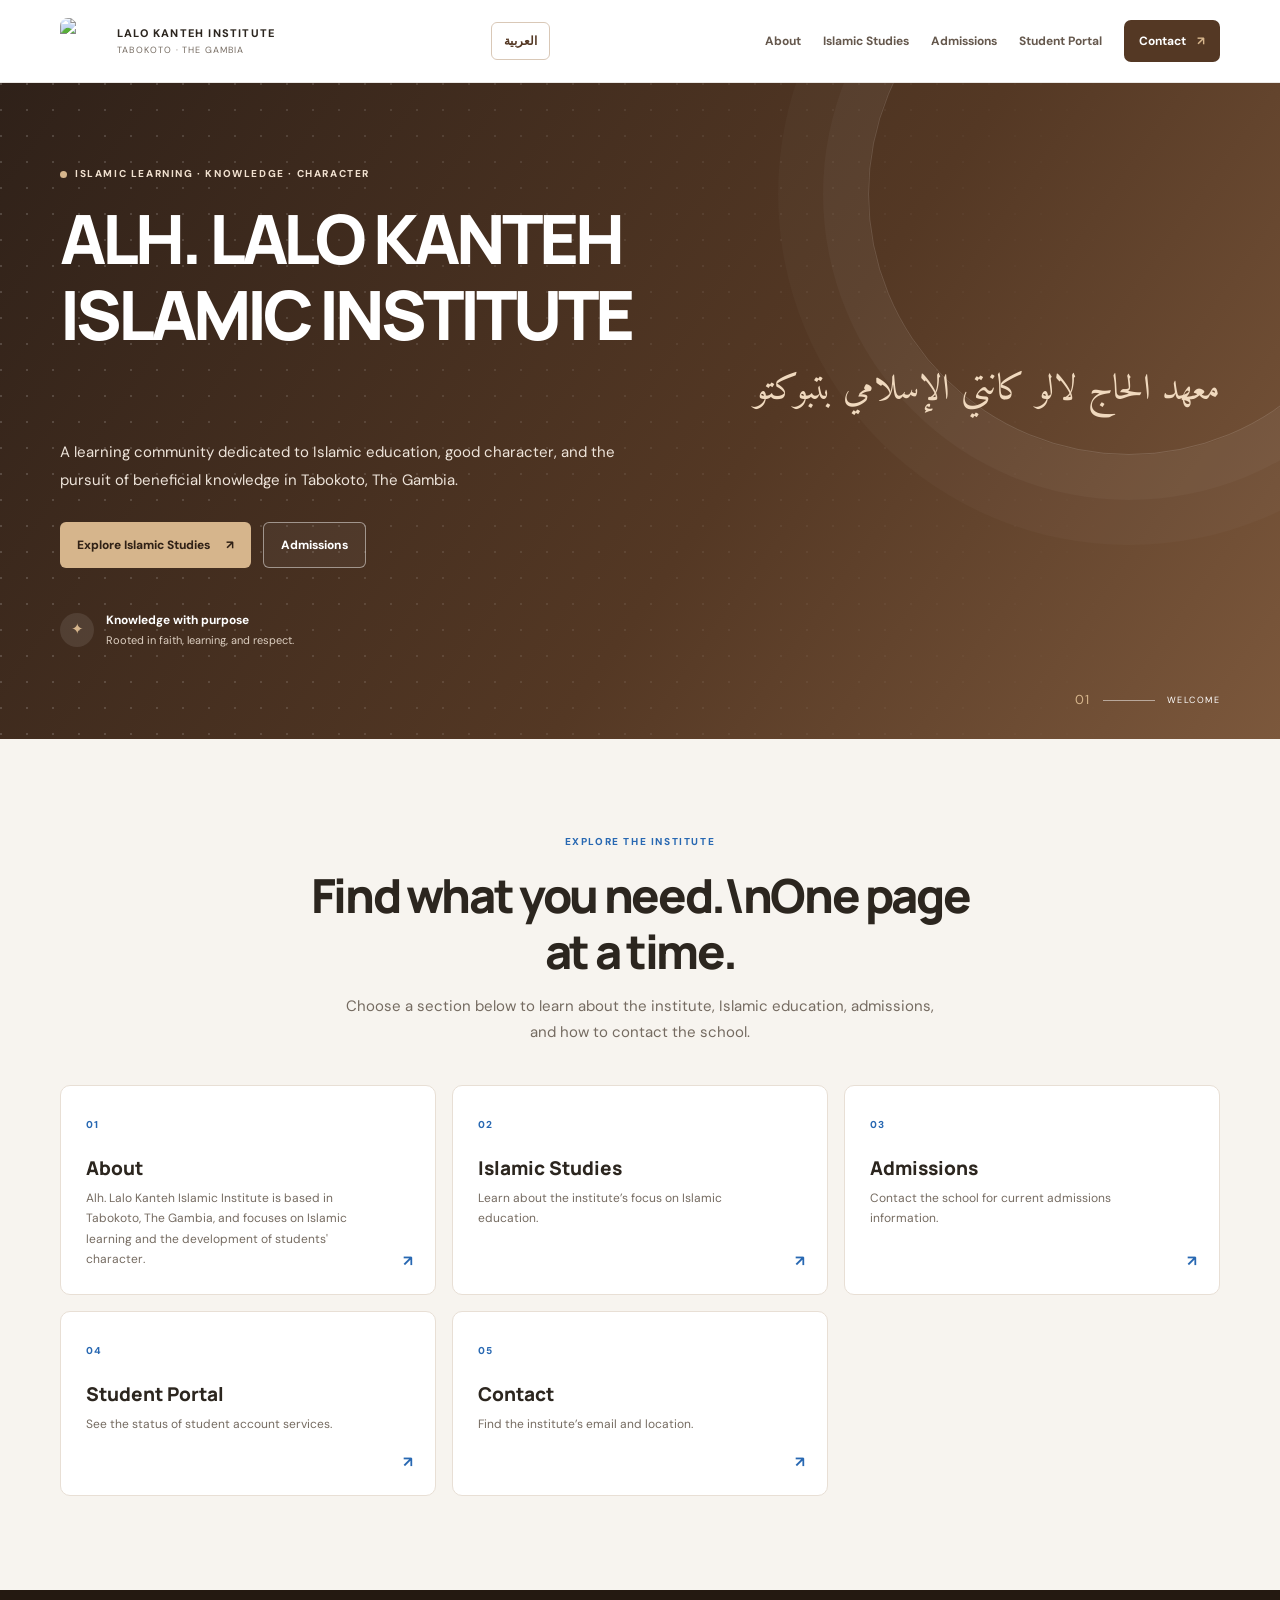
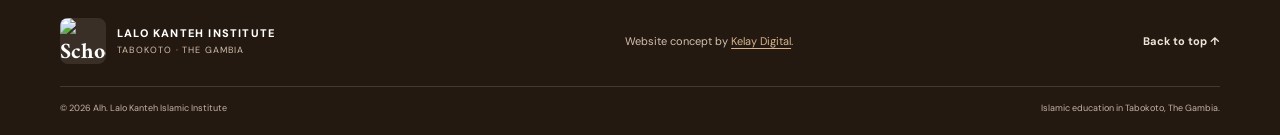
==== commit d7e8fe19: "Use the provided school badge image" ====
--- a/school-demo/index.html
+++ b/school-demo/index.html
@@ -1,5 +1,5 @@
-<!doctype html><html lang="en" dir="ltr"><head><meta charset="utf-8"><meta name="viewport" content="width=device-width, initial-scale=1"><meta name="theme-color" content="#5a3d2b"><meta name="description" content="Alh. Lalo Kanteh Islamic Institute, Tabokoto, The Gambia."><title>Alh. Lalo Kanteh Islamic Institute | Tabokoto</title><link rel="preconnect" href="https://fonts.googleapis.com"><link rel="preconnect" href="https://fonts.gstatic.com" crossorigin><link href="https://fonts.googleapis.com/css2?family=Amiri:wght@400;700&family=DM+Sans:wght@400;500;600;700;800&family=Manrope:wght@400;500;600;700;800&display=swap" rel="stylesheet"><link rel="icon" type="image/svg+xml" href="school-badge.svg"><link rel="stylesheet" href="styles.css"><script src="script.js" defer></script></head><body id="top"><header class="site-header"><div class="container nav-wrap">
-<a class="brand" href="index.html" aria-label="Institute home"><img class="brand-mark" src="school-badge.svg" alt="School badge"><span class="brand-copy"><strong data-i18n="shortName">LALO KANTEH INSTITUTE</strong><small data-i18n="locationShort">TABOKOTO · THE GAMBIA</small></span></a>
+<!doctype html><html lang="en" dir="ltr"><head><meta charset="utf-8"><meta name="viewport" content="width=device-width, initial-scale=1"><meta name="theme-color" content="#5a3d2b"><meta name="description" content="Alh. Lalo Kanteh Islamic Institute, Tabokoto, The Gambia."><title>Alh. Lalo Kanteh Islamic Institute | Tabokoto</title><link rel="preconnect" href="https://fonts.googleapis.com"><link rel="preconnect" href="https://fonts.gstatic.com" crossorigin><link href="https://fonts.googleapis.com/css2?family=Amiri:wght@400;700&family=DM+Sans:wght@400;500;600;700;800&family=Manrope:wght@400;500;600;700;800&display=swap" rel="stylesheet"><link rel="icon" type="image/jpeg" href="https://i.ibb.co/JWw7Xstz/IMG-20261027-WA0139.jpg?v=3"><link rel="stylesheet" href="styles.css"><script src="script.js" defer></script></head><body id="top"><header class="site-header"><div class="container nav-wrap">
+<a class="brand" href="index.html" aria-label="Institute home"><img class="brand-mark" src="https://i.ibb.co/JWw7Xstz/IMG-20261027-WA0139.jpg?v=3" alt="School badge"><span class="brand-copy"><strong data-i18n="shortName">LALO KANTEH INSTITUTE</strong><small data-i18n="locationShort">TABOKOTO · THE GAMBIA</small></span></a>
 <div class="nav-tools"><button class="language-toggle" id="language-toggle" type="button" aria-label="Switch to Arabic">العربية</button><button class="menu-toggle" type="button" aria-expanded="false" aria-controls="primary-nav" aria-label="Open navigation"><span></span><span></span></button></div>
 <nav class="primary-nav" id="primary-nav" aria-label="Main navigation"><a href="about.html" data-i18n="navAbout">About</a><a href="studies.html" data-i18n="navStudies">Islamic Studies</a><a href="admissions.html" data-i18n="navAdmissions">Admissions</a><a href="portal.html" data-i18n="navPortal">Student Portal</a><a class="nav-cta" href="contact.html"><span data-i18n="navContact">Contact</span> <span>↗</span></a></nav>
 </div></header>
@@ -11,4 +11,4 @@
 <a class="home-card" href="admissions.html"><span>03</span><h3 data-i18n="navAdmissions">Admissions</h3><p data-i18n="homeAdmissionsText">Contact the school for current admissions information.</p><b>↗</b></a>
 <a class="home-card" href="portal.html"><span>04</span><h3 data-i18n="navPortal">Student Portal</h3><p data-i18n="homePortalText">See the status of student account services.</p><b>↗</b></a>
 <a class="home-card" href="contact.html"><span>05</span><h3 data-i18n="navContact">Contact</h3><p data-i18n="homeContactText">Find the institute's email and location.</p><b>↗</b></a>
-</div></div></section></main><footer class="site-footer"><div class="container footer-main"><a class="brand footer-brand" href="index.html"><img class="brand-mark" src="school-badge.svg" alt="School badge"><span class="brand-copy"><strong data-i18n="shortName">LALO KANTEH INSTITUTE</strong><small data-i18n="locationShort">TABOKOTO · THE GAMBIA</small></span></a><p><span data-i18n="websiteBy">Website by</span> <a href="https://kelay-digital.onrender.com/" target="_blank" rel="noopener">Kelay Digital</a>.</p><a class="back-top" href="#top" data-i18n="backTop">Back to top ↑</a></div><div class="container footer-bottom"><span>© <span id="year"></span> <span data-i18n="footerName">Alh. Lalo Kanteh Islamic Institute</span></span><span data-i18n="footerTagline">Islamic education in Tabokoto, The Gambia.</span></div></footer></body></html>+</div></div></section></main><footer class="site-footer"><div class="container footer-main"><a class="brand footer-brand" href="index.html"><img class="brand-mark" src="https://i.ibb.co/JWw7Xstz/IMG-20261027-WA0139.jpg?v=3" alt="School badge"><span class="brand-copy"><strong data-i18n="shortName">LALO KANTEH INSTITUTE</strong><small data-i18n="locationShort">TABOKOTO · THE GAMBIA</small></span></a><p><span data-i18n="websiteBy">Website by</span> <a href="https://kelay-digital.onrender.com/" target="_blank" rel="noopener">Kelay Digital</a>.</p><a class="back-top" href="#top" data-i18n="backTop">Back to top ↑</a></div><div class="container footer-bottom"><span>© <span id="year"></span> <span data-i18n="footerName">Alh. Lalo Kanteh Islamic Institute</span></span><span data-i18n="footerTagline">Islamic education in Tabokoto, The Gambia.</span></div></footer></body></html>
--- a/school-demo/styles.css
+++ b/school-demo/styles.css
@@ -1,4 +1,4 @@
-:root{--navy:#543824;--navy-deep:#2f2119;--blue:#2868b2;--blue-soft:#eaf2fb;--lime:#d6b58c;--ink:#2c261f;--muted:#756b61;--paper:#fff;--wash:#f7f4ef;--line:#e8dfd5;--heading:"Manrope",sans-serif;--body:"DM Sans",sans-serif}*{box-sizing:border-box}html{scroll-behavior:smooth;scroll-padding-top:90px}body{margin:0;color:var(--ink);background:var(--paper);font-family:var(--body);font-size:15px;line-height:1.7;-webkit-font-smoothing:antialiased}a{color:inherit;text-decoration:none}button,input,select,textarea{font:inherit}a:focus-visible,button:focus-visible,input:focus-visible,textarea:focus-visible{outline:3px solid #56a6f6;outline-offset:3px}.container{width:min(1160px,calc(100% - 48px));margin:0 auto}.section{padding:94px 0}.demo-banner{display:flex;align-items:center;justify-content:center;gap:9px;flex-wrap:wrap;background:#f0e5d7;color:#563c2a;text-align:center;padding:8px 14px;font-size:10px;letter-spacing:.08em;font-weight:800}.demo-dot,.eyebrow>span:first-child{width:7px;height:7px;border-radius:50%;background:#b68d65;display:inline-block}.banner-divider{opacity:.45}.site-header{position:sticky;top:0;z-index:20;background:rgba(255,255,255,.97);border-bottom:1px solid rgba(84,56,36,.12);backdrop-filter:blur(14px)}.nav-wrap{min-height:82px;display:flex;align-items:center;justify-content:space-between;gap:20px}.brand{display:flex;align-items:center;gap:11px;flex-shrink:0}.brand-mark{width:43px;height:43px;display:grid;place-items:center;background:var(--navy);color:#fff;border-radius:13px;font-family:"Amiri",serif;font-weight:800;font-size:22px}.brand-mark span{color:var(--lime)}.brand-copy{display:flex;flex-direction:column;line-height:1.2;letter-spacing:.08em}.brand-copy strong{font-size:11px;font-weight:800}.brand-copy small{font-size:9px;letter-spacing:.13em;color:var(--muted);margin-top:5px}.nav-tools{display:flex;align-items:center;gap:10px}.primary-nav{display:flex;align-items:center;gap:22px;font-size:12px;font-weight:700;color:#65584d}.primary-nav>a:not(.nav-cta):hover{color:var(--blue)}.nav-cta{background:var(--navy);color:white;padding:11px 15px;border-radius:7px}.nav-cta span+span{color:var(--lime);margin-left:8px}.language-toggle{background:#fff;border:1px solid #d9c8b7;color:var(--navy);border-radius:6px;padding:8px 12px;font-weight:800;font-size:12px;cursor:pointer}.menu-toggle{display:none;background:transparent;border:0;padding:10px}.menu-toggle span{display:block;width:24px;height:2px;background:var(--navy);margin:5px}.hero{position:relative;isolation:isolate;min-height:620px;display:flex;align-items:center;overflow:hidden;background:linear-gradient(125deg,#2f2119 0%,#543824 58%,#7c583c 100%);color:#fff}.hero-pattern{position:absolute;inset:0;z-index:-1;opacity:.16;background-image:radial-gradient(circle at 1px 1px,#fff 1px,transparent 0);background-size:26px 26px;mask-image:linear-gradient(90deg,#000,transparent 90%)}.hero:after{content:"";position:absolute;z-index:-1;right:-110px;top:-150px;width:520px;height:520px;border:1px solid #ffffff25;border-radius:50%;box-shadow:0 0 0 45px #ffffff08,0 0 0 90px #ffffff06}.hero-inner{padding-top:82px;padding-bottom:90px}.eyebrow{font-size:10px;letter-spacing:.16em;font-weight:800;color:var(--blue);margin:0 0 18px}.light-eyebrow{color:#f0e0cf}.hero .eyebrow>span:first-child{background:var(--lime);margin-right:8px;vertical-align:middle}.hero h1,.admissions h2{font-family:var(--heading);font-size:clamp(38px,5.5vw,68px);letter-spacing:-.06em;line-height:1.12;margin:0;max-width:800px;font-weight:800}.arabic-hero{font-family:"Amiri",serif;font-size:clamp(25px,3vw,36px);line-height:1.6;margin:10px 0;color:#f0d9be}.hero-lead{max-width:600px;color:#eee4da;font-size:15px;line-height:1.9;margin:18px 0 27px}.hero-actions{display:flex;gap:12px;flex-wrap:wrap}.button{min-height:46px;display:inline-flex;align-items:center;justify-content:center;gap:16px;padding:12px 17px;border:0;border-radius:6px;font-size:12px;font-weight:800;cursor:pointer;transition:transform .2s,background .2s}.button:hover{transform:translateY(-2px)}.button-sand{background:var(--lime);color:#302116}.button-glass{border:1px solid #ffffff77;color:white;background:#ffffff0c}.hero-proof{display:flex;align-items:center;gap:12px;margin-top:42px}.proof-icon{width:34px;height:34px;border-radius:50%;background:#ffffff18;display:grid;place-items:center;color:var(--lime)}.hero-proof strong,.hero-proof small{display:block}.hero-proof strong{font-size:12px}.hero-proof small{font-size:11px;color:#ddcfc1}.hero-index{position:absolute;right:max(24px,calc((100vw - 1160px)/2));bottom:28px;display:flex;align-items:center;gap:12px;color:#fff;font-size:9px;letter-spacing:.16em}.hero-index>span:first-child{color:var(--lime);font-size:13px}.index-line{width:52px;height:1px;background:#ffffff80}.welcome-grid{display:grid;grid-template-columns:1fr 1fr;gap:80px;align-items:center}.welcome-copy h2,.section-heading h2,.contact-grid h2,.portal-intro h2{font-family:var(--heading);font-size:clamp(32px,4vw,47px);line-height:1.18;letter-spacing:-.05em;margin:0 0 22px;font-weight:800}.welcome-copy h2 span,.section-heading h2 span,.portal-intro h2 span,.contact-grid h2 span{color:var(--blue)}.lead{font-size:15px;line-height:1.9;color:#51483f}.welcome-copy>p:not(.eyebrow){max-width:520px}.text-link{display:inline-flex;align-items:center;gap:18px;font-size:12px;font-weight:800;border-bottom:1px solid #cbb9a7;padding:0 0 8px;margin-top:16px}.text-link span:last-child{color:var(--blue);font-size:17px}.welcome-visual{position:relative;min-height:365px;display:grid;place-items:center;padding:30px}.welcome-visual:before{content:"";position:absolute;left:0;top:0;width:62%;height:70%;background:#f0e5d7;border-radius:5px;z-index:-1}.calligraphy-card{width:100%;min-height:300px;border-radius:7px;background:linear-gradient(135deg,#fffdf9,#f3e7d8);border:1px solid #e4d4c3;display:flex;flex-direction:column;align-items:center;justify-content:center;text-align:center;box-shadow:0 18px 50px #54382412;position:relative;overflow:hidden;color:var(--navy)}.calligraphy-card:before,.calligraphy-card:after{content:"";position:absolute;inset:15px;border:1px solid #b9987555;border-radius:3px}.calligraphy-card:after{inset:24px;border-style:dashed;opacity:.55}.calligraphy-card span{font:28px "Amiri",serif;color:#8a6241;position:relative;z-index:1}.calligraphy-card strong{font:700 clamp(32px,4vw,52px) "Amiri",serif;margin:10px 0;position:relative;z-index:1}.calligraphy-card small{font-size:9px;letter-spacing:.18em;color:#826d5a;position:relative;z-index:1}.calligraphy-card i{position:absolute;bottom:-22px;right:18px;font-size:100px;font-style:normal;color:#b9987524}.visual-note{position:absolute;left:0;bottom:0;display:flex;gap:12px;align-items:center;background:white;padding:15px 18px;box-shadow:0 12px 35px #54382418;border-radius:5px}.note-symbol{width:34px;height:34px;background:var(--lime);border-radius:50%;display:grid;place-items:center;color:var(--navy)}.visual-note strong,.visual-note small{display:block}.visual-note strong{font-size:12px}.visual-note small{font-size:10px;color:var(--muted);margin-top:3px}.visual-number{position:absolute;right:0;top:0;color:var(--navy);font-family:var(--heading);font-size:25px;font-weight:800}.visual-number span{font:800 9px var(--body);letter-spacing:.1em;margin-left:6px}.values-section{background:var(--wash)}.centered{text-align:center;max-width:700px;margin:0 auto 40px}.section-heading>p:last-child{color:var(--muted);max-width:600px;margin:0 auto}.section-heading h2{margin-bottom:15px}.value-grid{display:grid;grid-template-columns:repeat(3,1fr);gap:18px}.value-card{background:#fff;border:1px solid var(--line);padding:28px;border-radius:7px;min-height:220px}.value-card small{display:block;font-size:9px;letter-spacing:.13em;font-weight:800;color:var(--muted);margin:19px 0 8px}.value-card h3,.contact-card h3{font:800 18px var(--heading);letter-spacing:-.03em;margin:0 0 9px}.value-card p{font-size:12px;color:var(--muted);margin:0;line-height:1.85}.value-icon{display:grid;place-items:center;width:40px;height:40px;border-radius:11px;font:700 21px "Amiri",serif}.blue-icon{background:var(--blue-soft);color:var(--blue)}.sand-icon{background:var(--lime);color:var(--navy)}.peach-icon{background:#f4e5d9;color:#8b5637}.value-featured{background:var(--navy);color:#fff;border-color:var(--navy)}.value-featured small,.value-featured p{color:#e0d3c7}.demo-note{font-size:10px;color:#7b7066;margin:18px 0 0}.admissions{background:var(--navy);color:#fff;position:relative;overflow:hidden}.admissions:after{content:"علم";position:absolute;right:-15px;bottom:-95px;font:700 200px "Amiri",serif;color:#ffffff08;pointer-events:none}.admissions-wrap{display:grid;grid-template-columns:1fr .8fr;gap:85px;align-items:center;position:relative;z-index:1}.admissions h2{font-size:clamp(38px,5vw,57px)}.admissions-copy>p:not(.eyebrow){max-width:490px;color:#e0d3c7;margin:22px 0 27px}.admissions-steps{border-top:1px solid #ffffff38}.admissions-steps>div{display:flex;align-items:center;gap:18px;padding:18px 0;border-bottom:1px solid #ffffff38}.admissions-steps>div>span{font:800 12px var(--heading);color:var(--lime)}.admissions-steps p{margin:0}.admissions-steps strong,.admissions-steps small{display:block}.admissions-steps strong{font-size:12px}.admissions-steps small{font-size:11px;color:#e0d3c7;margin-top:4px}.light-note{color:#e0d3c7}.portal-section{background:#fff}.portal-grid{display:grid;grid-template-columns:.9fr 1fr;gap:75px;align-items:start}.portal-intro h2{font-size:clamp(34px,4vw,46px)}.portal-intro .lead{max-width:500px}.privacy-note{display:flex;gap:12px;align-items:flex-start;background:#f7f1e9;border:1px solid #e7d7c5;border-radius:7px;padding:16px;margin-top:25px}.privacy-note>span{font-size:20px}.privacy-note p{margin:0}.privacy-note strong,.privacy-note small{display:block}.privacy-note strong{font-size:12px}.privacy-note small{font-size:11px;color:#6d5d4e;line-height:1.7;margin-top:5px}.portal-form{background:#fff;border:1px solid var(--line);padding:28px;border-radius:9px;box-shadow:0 12px 40px #5438240c}.form-kicker{font-size:10px;font-weight:800;letter-spacing:.13em;color:var(--blue);margin:0 0 18px}.portal-form label{display:block;font-size:11px;font-weight:700;margin:13px 0 6px}.portal-form input{width:100%;border:1px solid #dcd2c7;border-radius:5px;background:#fff;padding:12px;color:var(--ink);font-size:12px}.form-two{display:grid;grid-template-columns:1fr 1fr;gap:13px}.button-brown{background:var(--navy);color:#fff}.button-brown span:last-child{color:var(--lime)}.portal-form .button{width:100%;margin-top:18px}.form-footnote,.form-status{font-size:10px;color:var(--muted);margin:12px 0 0;line-height:1.7}.form-status{color:#286344;font-weight:700}.contact{background:#f7f4ef}.contact-grid{display:grid;grid-template-columns:1fr .8fr;gap:75px;align-items:center}.contact-grid h2{font-size:clamp(33px,4vw,46px)}.contact-grid .lead{max-width:530px}.contact-details{display:flex;gap:12px;align-items:center;margin-top:28px}.contact-details>span{width:38px;height:38px;background:var(--lime);display:grid;place-items:center;border-radius:50%;color:var(--navy)}.contact-details p{margin:0}.contact-details strong,.contact-details small,.contact-details a{display:block}.contact-details strong{font-size:12px}.contact-details a{font-size:13px;color:var(--blue);font-weight:700;margin:3px 0}.contact-details small{font-size:11px;color:var(--muted);margin-top:3px}.contact-card{background:#fff;border:1px solid var(--line);border-radius:8px;padding:32px;text-align:center;box-shadow:0 12px 40px #5438240a}.contact-card-mark{display:grid;place-items:center;width:62px;height:62px;border-radius:18px;background:var(--navy);color:var(--lime);font:700 28px "Amiri",serif;margin:0 auto 18px}.arabic-name{font:700 22px/1.7 "Amiri",serif;color:var(--navy);margin:0 0 12px}.contact-card h3{font-size:13px;line-height:1.6}.contact-card>p:not(.arabic-name){font-size:12px;color:var(--muted)}.contact-card .button{margin-top:10px}.site-footer{background:#241911;color:#fff;padding:28px 0 18px}.footer-main,.footer-bottom{display:flex;align-items:center;justify-content:space-between;gap:20px}.footer-brand .brand-mark{background:#ffffff18}.footer-brand .brand-copy small{color:#d3c0ad}.footer-main>p{font-size:11px;color:#d3c0ad}.footer-main>p a{color:var(--lime);text-decoration:underline;text-underline-offset:3px}.back-top{font-size:11px;font-weight:700;color:#f0e5d7}.footer-bottom{border-top:1px solid #ffffff24;margin-top:22px;padding-top:14px;color:#c3b3a3;font-size:9px}.footer-bottom span:last-child{text-align:right}[dir="rtl"]{font-family:"Amiri",serif}[dir="rtl"] .nav-wrap{direction:rtl}[dir="rtl"] .brand-copy{letter-spacing:0}[dir="rtl"] .brand-copy strong{font-size:13px}[dir="rtl"] .primary-nav{font-size:14px}[dir="rtl"] .hero-inner,[dir="rtl"] .welcome-copy,[dir="rtl"] .section-heading,[dir="rtl"] .admissions-copy,[dir="rtl"] .portal-intro,[dir="rtl"] .contact-grid>div:first-child{text-align:right}[dir="rtl"] .hero .eyebrow>span:first-child{margin-left:8px;margin-right:0}[dir="rtl"] .hero-proof,[dir="rtl"] .visual-note,[dir="rtl"] .contact-details{flex-direction:row-reverse}[dir="rtl"] .welcome-visual{direction:ltr}[dir="rtl"] .admissions-steps>div{flex-direction:row-reverse}[dir="rtl"] .form-two{direction:rtl}[dir="rtl"] .portal-form{text-align:right}[dir="rtl"] .footer-main,[dir="rtl"] .footer-bottom{direction:rtl}[dir="rtl"] .footer-bottom span:last-child{text-align:left}@media(max-width:900px){.primary-nav{gap:13px}.welcome-grid,.portal-grid,.contact-grid{gap:42px}.admissions-wrap{gap:45px}.hero{min-height:580px}.welcome-visual{min-height:330px}.calligraphy-card{min-height:275px}}@media(max-width:680px){.container{width:min(100% - 36px,560px)}.section{padding:68px 0}.demo-banner{font-size:8px;letter-spacing:.04em}.nav-wrap{min-height:70px;flex-wrap:wrap}.brand-mark{width:39px;height:39px}.brand-copy strong{font-size:10px}.nav-tools{margin-left:auto}.menu-toggle{display:block}.primary-nav{display:none;position:absolute;top:70px;left:0;right:0;padding:12px 18px 20px;background:#fff;border-bottom:1px solid var(--line);box-shadow:0 18px 25px #54382410;flex-direction:column;align-items:stretch;gap:0}.primary-nav.is-open{display:flex}.primary-nav a{padding:12px 5px}.primary-nav .nav-cta{text-align:center;margin-top:8px;padding:12px}.hero{min-height:610px;align-items:end}.hero-inner{padding-top:65px;padding-bottom:78px}.hero h1{font-size:clamp(35px,9vw,52px);overflow-wrap:anywhere}.hero-lead{font-size:14px}.hero-proof{margin-top:30px}.hero-index{bottom:18px}.welcome-grid,.academics-grid,.admissions-wrap,.portal-grid,.contact-grid{grid-template-columns:1fr;gap:35px}.welcome-copy h2,.section-heading h2,.portal-intro h2,.contact-grid h2{font-size:35px}.welcome-visual{padding:20px 10px 30px;min-height:310px}.calligraphy-card{min-height:260px}.visual-note{padding:12px 14px;max-width:calc(100% - 15px)}.visual-number{font-size:20px}.value-grid{grid-template-columns:1fr;gap:13px}.value-card{min-height:unset;padding:24px}.value-card small{margin-top:15px}.centered{margin-bottom:28px}.admissions-wrap{gap:32px}.admissions h2{font-size:41px}.portal-form{padding:22px}.form-two{grid-template-columns:1fr;gap:0}.contact-card{padding:25px}.footer-main{flex-wrap:wrap;align-items:flex-start}.footer-main>p{order:3;flex-basis:100%;margin:0}.footer-bottom{align-items:flex-start;flex-direction:column;gap:5px}.footer-bottom span:last-child{text-align:left}[dir="rtl"] .footer-bottom span:last-child{text-align:right}}@media(prefers-reduced-motion:reduce){html{scroll-behavior:auto}*,*::before,*::after{transition:none!important;animation:none!important}}
+:root{--navy:#543824;--navy-deep:#2f2119;--blue:#2868b2;--blue-soft:#eaf2fb;--lime:#d6b58c;--ink:#2c261f;--muted:#756b61;--paper:#fff;--wash:#f7f4ef;--line:#e8dfd5;--heading:"Manrope",sans-serif;--body:"DM Sans",sans-serif}*{box-sizing:border-box}html{scroll-behavior:smooth;scroll-padding-top:90px}body{margin:0;color:var(--ink);background:var(--paper);font-family:var(--body);font-size:15px;line-height:1.7;-webkit-font-smoothing:antialiased}a{color:inherit;text-decoration:none}button,input,select,textarea{font:inherit}a:focus-visible,button:focus-visible,input:focus-visible,textarea:focus-visible{outline:3px solid #56a6f6;outline-offset:3px}.container{width:min(1160px,calc(100% - 48px));margin:0 auto}.section{padding:94px 0}.demo-banner{display:flex;align-items:center;justify-content:center;gap:9px;flex-wrap:wrap;background:#f0e5d7;color:#563c2a;text-align:center;padding:8px 14px;font-size:10px;letter-spacing:.08em;font-weight:800}.demo-dot,.eyebrow>span:first-child{width:7px;height:7px;border-radius:50%;background:#b68d65;display:inline-block}.banner-divider{opacity:.45}.site-header{position:sticky;top:0;z-index:20;background:rgba(255,255,255,.97);border-bottom:1px solid rgba(84,56,36,.12);backdrop-filter:blur(14px)}.nav-wrap{min-height:82px;display:flex;align-items:center;justify-content:space-between;gap:20px}.brand{display:flex;align-items:center;gap:11px;flex-shrink:0}.brand-mark{width:43px;height:43px;display:grid;place-items:center;background:var(--navy);color:#fff;border-radius:13px;font-family:"Amiri",serif;font-weight:800;font-size:22px}.brand-mark span{color:var(--lime)}.brand-copy{display:flex;flex-direction:column;line-height:1.2;letter-spacing:.08em}.brand-copy strong{font-size:11px;font-weight:800}.brand-copy small{font-size:9px;letter-spacing:.13em;color:var(--muted);margin-top:5px}.nav-tools{display:flex;align-items:center;gap:10px}.primary-nav{display:flex;align-items:center;gap:22px;font-size:12px;font-weight:700;color:#65584d}.primary-nav>a:not(.nav-cta):hover{color:var(--blue)}.nav-cta{background:var(--navy);color:white;padding:11px 15px;border-radius:7px}.nav-cta span+span{color:var(--lime);margin-left:8px}.language-toggle{background:#fff;border:1px solid #d9c8b7;color:var(--navy);border-radius:6px;padding:8px 12px;font-weight:800;font-size:12px;cursor:pointer}.menu-toggle{display:none;background:transparent;border:0;padding:10px}.menu-toggle span{display:block;width:24px;height:2px;background:var(--navy);margin:5px}.hero{position:relative;isolation:isolate;min-height:620px;display:flex;align-items:center;overflow:hidden;background:linear-gradient(125deg,#2f2119 0%,#543824 58%,#7c583c 100%);color:#fff}.hero-pattern{position:absolute;inset:0;z-index:-1;opacity:.16;background-image:radial-gradient(circle at 1px 1px,#fff 1px,transparent 0);background-size:26px 26px;mask-image:linear-gradient(90deg,#000,transparent 90%)}.hero:after{content:"";position:absolute;z-index:-1;right:-110px;top:-150px;width:520px;height:520px;border:1px solid #ffffff25;border-radius:50%;box-shadow:0 0 0 45px #ffffff08,0 0 0 90px #ffffff06}.hero-inner{padding-top:82px;padding-bottom:90px}.eyebrow{font-size:10px;letter-spacing:.16em;font-weight:800;color:var(--blue);margin:0 0 18px}.light-eyebrow{color:#f0e0cf}.hero .eyebrow>span:first-child{background:var(--lime);margin-right:8px;vertical-align:middle}.hero h1,.admissions h2{font-family:var(--heading);font-size:clamp(38px,5.5vw,68px);letter-spacing:-.06em;line-height:1.12;margin:0;max-width:800px;font-weight:800}.arabic-hero{font-family:"Amiri",serif;font-size:clamp(25px,3vw,36px);line-height:1.6;margin:10px 0;color:#f0d9be}.hero-lead{max-width:600px;color:#eee4da;font-size:15px;line-height:1.9;margin:18px 0 27px}.hero-actions{display:flex;gap:12px;flex-wrap:wrap}.button{min-height:46px;display:inline-flex;align-items:center;justify-content:center;gap:16px;padding:12px 17px;border:0;border-radius:6px;font-size:12px;font-weight:800;cursor:pointer;transition:transform .2s,background .2s}.button:hover{transform:translateY(-2px)}.button-sand{background:var(--lime);color:#302116}.button-glass{border:1px solid #ffffff77;color:white;background:#ffffff0c}.hero-proof{display:flex;align-items:center;gap:12px;margin-top:42px}.proof-icon{width:34px;height:34px;border-radius:50%;background:#ffffff18;display:grid;place-items:center;color:var(--lime)}.hero-proof strong,.hero-proof small{display:block}.hero-proof strong{font-size:12px}.hero-proof small{font-size:11px;color:#ddcfc1}.hero-index{position:absolute;right:max(24px,calc((100vw - 1160px)/2));bottom:28px;display:flex;align-items:center;gap:12px;color:#fff;font-size:9px;letter-spacing:.16em}.hero-index>span:first-child{color:var(--lime);font-size:13px}.index-line{width:52px;height:1px;background:#ffffff80}.welcome-grid{display:grid;grid-template-columns:1fr 1fr;gap:80px;align-items:center}.welcome-copy h2,.section-heading h2,.contact-grid h2,.portal-intro h2{font-family:var(--heading);font-size:clamp(32px,4vw,47px);line-height:1.18;letter-spacing:-.05em;margin:0 0 22px;font-weight:800}.welcome-copy h2 span,.section-heading h2 span,.portal-intro h2 span,.contact-grid h2 span{color:var(--blue)}.lead{font-size:15px;line-height:1.9;color:#51483f}.welcome-copy>p:not(.eyebrow){max-width:520px}.text-link{display:inline-flex;align-items:center;gap:18px;font-size:12px;font-weight:800;border-bottom:1px solid #cbb9a7;padding:0 0 8px;margin-top:16px}.text-link span:last-child{color:var(--blue);font-size:17px}.welcome-visual{position:relative;min-height:365px;display:grid;place-items:center;padding:30px}.welcome-visual:before{content:"";position:absolute;left:0;top:0;width:62%;height:70%;background:#f0e5d7;border-radius:5px;z-index:-1}.calligraphy-card{width:100%;min-height:300px;border-radius:7px;background:linear-gradient(135deg,#fffdf9,#f3e7d8);border:1px solid #e4d4c3;display:flex;flex-direction:column;align-items:center;justify-content:center;text-align:center;box-shadow:0 18px 50px #54382412;position:relative;overflow:hidden;color:var(--navy)}.calligraphy-card:before,.calligraphy-card:after{content:"";position:absolute;inset:15px;border:1px solid #b9987555;border-radius:3px}.calligraphy-card:after{inset:24px;border-style:dashed;opacity:.55}.calligraphy-card span{font:28px "Amiri",serif;color:#8a6241;position:relative;z-index:1}.calligraphy-card strong{font:700 clamp(32px,4vw,52px) "Amiri",serif;margin:10px 0;position:relative;z-index:1}.calligraphy-card small{font-size:9px;letter-spacing:.18em;color:#826d5a;position:relative;z-index:1}.calligraphy-card i{position:absolute;bottom:-22px;right:18px;font-size:100px;font-style:normal;color:#b9987524}.visual-note{position:absolute;left:0;bottom:0;display:flex;gap:12px;align-items:center;background:white;padding:15px 18px;box-shadow:0 12px 35px #54382418;border-radius:5px}.note-symbol{width:34px;height:34px;background:var(--lime);border-radius:50%;display:grid;place-items:center;color:var(--navy)}.visual-note strong,.visual-note small{display:block}.visual-note strong{font-size:12px}.visual-note small{font-size:10px;color:var(--muted);margin-top:3px}.visual-number{position:absolute;right:0;top:0;color:var(--navy);font-family:var(--heading);font-size:25px;font-weight:800}.visual-number span{font:800 9px var(--body);letter-spacing:.1em;margin-left:6px}.values-section{background:var(--wash)}.centered{text-align:center;max-width:700px;margin:0 auto 40px}.section-heading>p:last-child{color:var(--muted);max-width:600px;margin:0 auto}.section-heading h2{margin-bottom:15px}.value-grid{display:grid;grid-template-columns:repeat(3,1fr);gap:18px}.value-card{background:#fff;border:1px solid var(--line);padding:28px;border-radius:7px;min-height:220px}.value-card small{display:block;font-size:9px;letter-spacing:.13em;font-weight:800;color:var(--muted);margin:19px 0 8px}.value-card h3,.contact-card h3{font:800 18px var(--heading);letter-spacing:-.03em;margin:0 0 9px}.value-card p{font-size:12px;color:var(--muted);margin:0;line-height:1.85}.value-icon{display:grid;place-items:center;width:40px;height:40px;border-radius:11px;font:700 21px "Amiri",serif}.blue-icon{background:var(--blue-soft);color:var(--blue)}.sand-icon{background:var(--lime);color:var(--navy)}.peach-icon{background:#f4e5d9;color:#8b5637}.value-featured{background:var(--navy);color:#fff;border-color:var(--navy)}.value-featured small,.value-featured p{color:#e0d3c7}.demo-note{font-size:10px;color:#7b7066;margin:18px 0 0}.admissions{background:var(--navy);color:#fff;position:relative;overflow:hidden}.admissions:after{content:"علم";position:absolute;right:-15px;bottom:-95px;font:700 200px "Amiri",serif;color:#ffffff08;pointer-events:none}.admissions-wrap{display:grid;grid-template-columns:1fr .8fr;gap:85px;align-items:center;position:relative;z-index:1}.admissions h2{font-size:clamp(38px,5vw,57px)}.admissions-copy>p:not(.eyebrow){max-width:490px;color:#e0d3c7;margin:22px 0 27px}.admissions-steps{border-top:1px solid #ffffff38}.admissions-steps>div{display:flex;align-items:center;gap:18px;padding:18px 0;border-bottom:1px solid #ffffff38}.admissions-steps>div>span{font:800 12px var(--heading);color:var(--lime)}.admissions-steps p{margin:0}.admissions-steps strong,.admissions-steps small{display:block}.admissions-steps strong{font-size:12px}.admissions-steps small{font-size:11px;color:#e0d3c7;margin-top:4px}.light-note{color:#e0d3c7}.portal-section{background:#fff}.portal-grid{display:grid;grid-template-columns:.9fr 1fr;gap:75px;align-items:start}.portal-intro h2{font-size:clamp(34px,4vw,46px)}.portal-intro .lead{max-width:500px}.privacy-note{display:flex;gap:12px;align-items:flex-start;background:#f7f1e9;border:1px solid #e7d7c5;border-radius:7px;padding:16px;margin-top:25px}.privacy-note>span{font-size:20px}.privacy-note p{margin:0}.privacy-note strong,.privacy-note small{display:block}.privacy-note strong{font-size:12px}.privacy-note small{font-size:11px;color:#6d5d4e;line-height:1.7;margin-top:5px}.portal-form{background:#fff;border:1px solid var(--line);padding:28px;border-radius:9px;box-shadow:0 12px 40px #5438240c}.form-kicker{font-size:10px;font-weight:800;letter-spacing:.13em;color:var(--blue);margin:0 0 18px}.portal-form label{display:block;font-size:11px;font-weight:700;margin:13px 0 6px}.portal-form input{width:100%;border:1px solid #dcd2c7;border-radius:5px;background:#fff;padding:12px;color:var(--ink);font-size:12px}.form-two{display:grid;grid-template-columns:1fr 1fr;gap:13px}.button-brown{background:var(--navy);color:#fff}.button-brown span:last-child{color:var(--lime)}.portal-form .button{width:100%;margin-top:18px}.form-footnote,.form-status{font-size:10px;color:var(--muted);margin:12px 0 0;line-height:1.7}.form-status{color:#286344;font-weight:700}.contact{background:#f7f4ef}.contact-grid{display:grid;grid-template-columns:1fr .8fr;gap:75px;align-items:center}.contact-grid h2{font-size:clamp(33px,4vw,46px)}.contact-grid .lead{max-width:530px}.contact-details{display:flex;gap:12px;align-items:center;margin-top:28px}.contact-details>span{width:38px;height:38px;background:var(--lime);display:grid;place-items:center;border-radius:50%;color:var(--navy)}.contact-details p{margin:0}.contact-details strong,.contact-details small,.contact-details a{display:block}.contact-details strong{font-size:12px}.contact-details a{font-size:13px;color:var(--blue);font-weight:700;margin:3px 0}.contact-details small{font-size:11px;color:var(--muted);margin-top:3px}.contact-card{background:#fff;border:1px solid var(--line);border-radius:8px;padding:32px;text-align:center;box-shadow:0 12px 40px #5438240a}.contact-card-mark{display:block;width:72px;height:72px;object-fit:contain;border-radius:0;background:transparent;margin:0 auto 18px}.arabic-name{font:700 22px/1.7 "Amiri",serif;color:var(--navy);margin:0 0 12px}.contact-card h3{font-size:13px;line-height:1.6}.contact-card>p:not(.arabic-name){font-size:12px;color:var(--muted)}.contact-card .button{margin-top:10px}.site-footer{background:#241911;color:#fff;padding:28px 0 18px}.footer-main,.footer-bottom{display:flex;align-items:center;justify-content:space-between;gap:20px}.footer-brand .brand-mark{background:#ffffff18}.footer-brand .brand-copy small{color:#d3c0ad}.footer-main>p{font-size:11px;color:#d3c0ad}.footer-main>p a{color:var(--lime);text-decoration:underline;text-underline-offset:3px}.back-top{font-size:11px;font-weight:700;color:#f0e5d7}.footer-bottom{border-top:1px solid #ffffff24;margin-top:22px;padding-top:14px;color:#c3b3a3;font-size:9px}.footer-bottom span:last-child{text-align:right}[dir="rtl"]{font-family:"Amiri",serif}[dir="rtl"] .nav-wrap{direction:rtl}[dir="rtl"] .brand-copy{letter-spacing:0}[dir="rtl"] .brand-copy strong{font-size:13px}[dir="rtl"] .primary-nav{font-size:14px}[dir="rtl"] .hero-inner,[dir="rtl"] .welcome-copy,[dir="rtl"] .section-heading,[dir="rtl"] .admissions-copy,[dir="rtl"] .portal-intro,[dir="rtl"] .contact-grid>div:first-child{text-align:right}[dir="rtl"] .hero .eyebrow>span:first-child{margin-left:8px;margin-right:0}[dir="rtl"] .hero-proof,[dir="rtl"] .visual-note,[dir="rtl"] .contact-details{flex-direction:row-reverse}[dir="rtl"] .welcome-visual{direction:ltr}[dir="rtl"] .admissions-steps>div{flex-direction:row-reverse}[dir="rtl"] .form-two{direction:rtl}[dir="rtl"] .portal-form{text-align:right}[dir="rtl"] .footer-main,[dir="rtl"] .footer-bottom{direction:rtl}[dir="rtl"] .footer-bottom span:last-child{text-align:left}@media(max-width:900px){.primary-nav{gap:13px}.welcome-grid,.portal-grid,.contact-grid{gap:42px}.admissions-wrap{gap:45px}.hero{min-height:580px}.welcome-visual{min-height:330px}.calligraphy-card{min-height:275px}}@media(max-width:680px){.container{width:min(100% - 36px,560px)}.section{padding:68px 0}.demo-banner{font-size:8px;letter-spacing:.04em}.nav-wrap{min-height:70px;flex-wrap:wrap}.brand-mark{width:39px;height:39px}.brand-copy strong{font-size:10px}.nav-tools{margin-left:auto}.menu-toggle{display:block}.primary-nav{display:none;position:absolute;top:70px;left:0;right:0;padding:12px 18px 20px;background:#fff;border-bottom:1px solid var(--line);box-shadow:0 18px 25px #54382410;flex-direction:column;align-items:stretch;gap:0}.primary-nav.is-open{display:flex}.primary-nav a{padding:12px 5px}.primary-nav .nav-cta{text-align:center;margin-top:8px;padding:12px}.hero{min-height:610px;align-items:end}.hero-inner{padding-top:65px;padding-bottom:78px}.hero h1{font-size:clamp(35px,9vw,52px);overflow-wrap:anywhere}.hero-lead{font-size:14px}.hero-proof{margin-top:30px}.hero-index{bottom:18px}.welcome-grid,.academics-grid,.admissions-wrap,.portal-grid,.contact-grid{grid-template-columns:1fr;gap:35px}.welcome-copy h2,.section-heading h2,.portal-intro h2,.contact-grid h2{font-size:35px}.welcome-visual{padding:20px 10px 30px;min-height:310px}.calligraphy-card{min-height:260px}.visual-note{padding:12px 14px;max-width:calc(100% - 15px)}.visual-number{font-size:20px}.value-grid{grid-template-columns:1fr;gap:13px}.value-card{min-height:unset;padding:24px}.value-card small{margin-top:15px}.centered{margin-bottom:28px}.admissions-wrap{gap:32px}.admissions h2{font-size:41px}.portal-form{padding:22px}.form-two{grid-template-columns:1fr;gap:0}.contact-card{padding:25px}.footer-main{flex-wrap:wrap;align-items:flex-start}.footer-main>p{order:3;flex-basis:100%;margin:0}.footer-bottom{align-items:flex-start;flex-direction:column;gap:5px}.footer-bottom span:last-child{text-align:left}[dir="rtl"] .footer-bottom span:last-child{text-align:right}}@media(prefers-reduced-motion:reduce){html{scroll-behavior:auto}*,*::before,*::after{transition:none!important;animation:none!important}}
 .uniform-note{display:flex;align-items:center;gap:11px;max-width:430px;background:#f7f4ef;border:1px solid #e8dfd5;border-radius:6px;padding:12px 14px;margin-top:18px}.uniform-note p{margin:0;flex:1}.uniform-note strong,.uniform-note small{display:block}.uniform-note strong{font-size:11px}.uniform-note small{font-size:11px;color:#756b61;margin-top:2px}.uniform-shirt{width:26px;height:26px;display:grid;place-items:center;background:#fff;border:1px solid #d9d2ca;color:#e9e9e9;border-radius:5px;box-shadow:0 2px 4px #0000000a}.uniform-trouser{width:26px;height:26px;border-radius:5px;background:#795638;border:1px solid #62452e;display:block}
 /* Multi-page school website */
 .page-hero{padding:76px 0 72px;background:linear-gradient(125deg,#2f2119 0%,#543824 65%,#7c583c 100%);color:#fff}
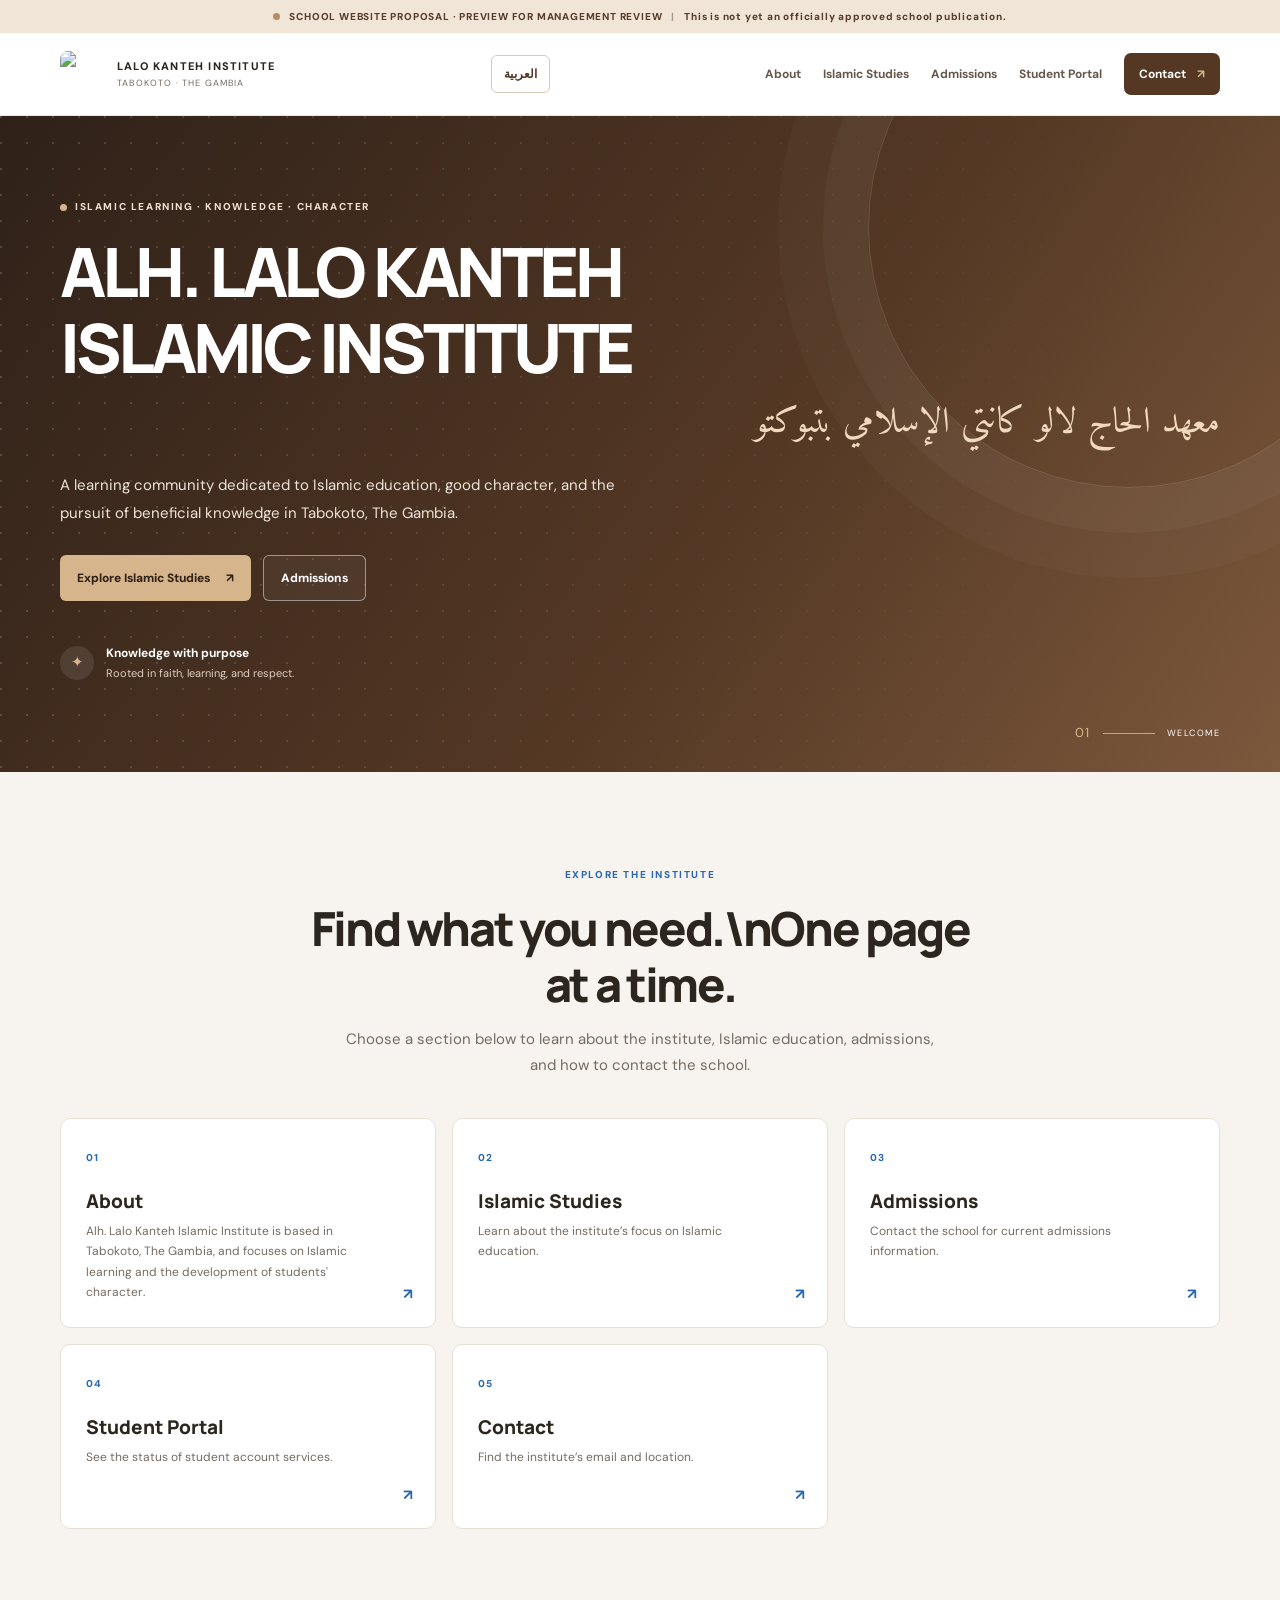
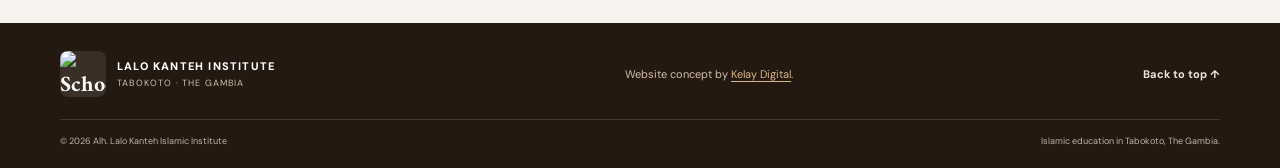
==== commit 299d38d0: "Add clear school proposal preview notice" ====
--- a/school-demo/index.html
+++ b/school-demo/index.html
@@ -1,5 +1,5 @@
-<!doctype html><html lang="en" dir="ltr"><head><meta charset="utf-8"><meta name="viewport" content="width=device-width, initial-scale=1"><meta name="theme-color" content="#5a3d2b"><meta name="description" content="Alh. Lalo Kanteh Islamic Institute, Tabokoto, The Gambia."><title>Alh. Lalo Kanteh Islamic Institute | Tabokoto</title><link rel="preconnect" href="https://fonts.googleapis.com"><link rel="preconnect" href="https://fonts.gstatic.com" crossorigin><link href="https://fonts.googleapis.com/css2?family=Amiri:wght@400;700&family=DM+Sans:wght@400;500;600;700;800&family=Manrope:wght@400;500;600;700;800&display=swap" rel="stylesheet"><link rel="icon" type="image/jpeg" href="https://i.ibb.co/JWw7Xstz/IMG-20261027-WA0139.jpg?v=3"><link rel="stylesheet" href="styles.css"><script src="script.js" defer></script></head><body id="top"><header class="site-header"><div class="container nav-wrap">
-<a class="brand" href="index.html" aria-label="Institute home"><img class="brand-mark" src="https://i.ibb.co/JWw7Xstz/IMG-20261027-WA0139.jpg?v=3" alt="School badge"><span class="brand-copy"><strong data-i18n="shortName">LALO KANTEH INSTITUTE</strong><small data-i18n="locationShort">TABOKOTO · THE GAMBIA</small></span></a>
+<!doctype html><html lang="en" dir="ltr"><head><meta charset="utf-8"><meta name="viewport" content="width=device-width, initial-scale=1"><meta name="theme-color" content="#5a3d2b"><meta name="description" content="Alh. Lalo Kanteh Islamic Institute, Tabokoto, The Gambia."><title>Alh. Lalo Kanteh Islamic Institute | Tabokoto</title><link rel="preconnect" href="https://fonts.googleapis.com"><link rel="preconnect" href="https://fonts.gstatic.com" crossorigin><link href="https://fonts.googleapis.com/css2?family=Amiri:wght@400;700&family=DM+Sans:wght@400;500;600;700;800&family=Manrope:wght@400;500;600;700;800&display=swap" rel="stylesheet"><link rel="icon" type="image/jpeg" href="https://i.ibb.co/vCJ0SBKH/IMG-20260924-WA0131.jpg?v=4"><link rel="stylesheet" href="styles.css"><script src="script.js" defer></script></head><body id="top"><div class="demo-banner" role="note"><span class="demo-dot"></span><span>SCHOOL WEBSITE PROPOSAL · PREVIEW FOR MANAGEMENT REVIEW</span><span class="banner-divider">|</span><span>This is not yet an officially approved school publication.</span></div><header class="site-header"><div class="container nav-wrap">
+<a class="brand" href="index.html" aria-label="Institute home"><img class="brand-mark" src="https://i.ibb.co/vCJ0SBKH/IMG-20260924-WA0131.jpg?v=4" alt="School badge"><span class="brand-copy"><strong data-i18n="shortName">LALO KANTEH INSTITUTE</strong><small data-i18n="locationShort">TABOKOTO · THE GAMBIA</small></span></a>
 <div class="nav-tools"><button class="language-toggle" id="language-toggle" type="button" aria-label="Switch to Arabic">العربية</button><button class="menu-toggle" type="button" aria-expanded="false" aria-controls="primary-nav" aria-label="Open navigation"><span></span><span></span></button></div>
 <nav class="primary-nav" id="primary-nav" aria-label="Main navigation"><a href="about.html" data-i18n="navAbout">About</a><a href="studies.html" data-i18n="navStudies">Islamic Studies</a><a href="admissions.html" data-i18n="navAdmissions">Admissions</a><a href="portal.html" data-i18n="navPortal">Student Portal</a><a class="nav-cta" href="contact.html"><span data-i18n="navContact">Contact</span> <span>↗</span></a></nav>
 </div></header>
@@ -11,4 +11,4 @@
 <a class="home-card" href="admissions.html"><span>03</span><h3 data-i18n="navAdmissions">Admissions</h3><p data-i18n="homeAdmissionsText">Contact the school for current admissions information.</p><b>↗</b></a>
 <a class="home-card" href="portal.html"><span>04</span><h3 data-i18n="navPortal">Student Portal</h3><p data-i18n="homePortalText">See the status of student account services.</p><b>↗</b></a>
 <a class="home-card" href="contact.html"><span>05</span><h3 data-i18n="navContact">Contact</h3><p data-i18n="homeContactText">Find the institute's email and location.</p><b>↗</b></a>
-</div></div></section></main><footer class="site-footer"><div class="container footer-main"><a class="brand footer-brand" href="index.html"><img class="brand-mark" src="https://i.ibb.co/JWw7Xstz/IMG-20261027-WA0139.jpg?v=3" alt="School badge"><span class="brand-copy"><strong data-i18n="shortName">LALO KANTEH INSTITUTE</strong><small data-i18n="locationShort">TABOKOTO · THE GAMBIA</small></span></a><p><span data-i18n="websiteBy">Website by</span> <a href="https://kelay-digital.onrender.com/" target="_blank" rel="noopener">Kelay Digital</a>.</p><a class="back-top" href="#top" data-i18n="backTop">Back to top ↑</a></div><div class="container footer-bottom"><span>© <span id="year"></span> <span data-i18n="footerName">Alh. Lalo Kanteh Islamic Institute</span></span><span data-i18n="footerTagline">Islamic education in Tabokoto, The Gambia.</span></div></footer></body></html>+</div></div></section></main><footer class="site-footer"><div class="container footer-main"><a class="brand footer-brand" href="index.html"><img class="brand-mark" src="https://i.ibb.co/vCJ0SBKH/IMG-20260924-WA0131.jpg?v=4" alt="School badge"><span class="brand-copy"><strong data-i18n="shortName">LALO KANTEH INSTITUTE</strong><small data-i18n="locationShort">TABOKOTO · THE GAMBIA</small></span></a><p><span data-i18n="websiteBy">Website by</span> <a href="https://kelay-digital.onrender.com/" target="_blank" rel="noopener">Kelay Digital</a>.</p><a class="back-top" href="#top" data-i18n="backTop">Back to top ↑</a></div><div class="container footer-bottom"><span>© <span id="year"></span> <span data-i18n="footerName">Alh. Lalo Kanteh Islamic Institute</span></span><span data-i18n="footerTagline">Islamic education in Tabokoto, The Gambia.</span></div></footer></body></html>
